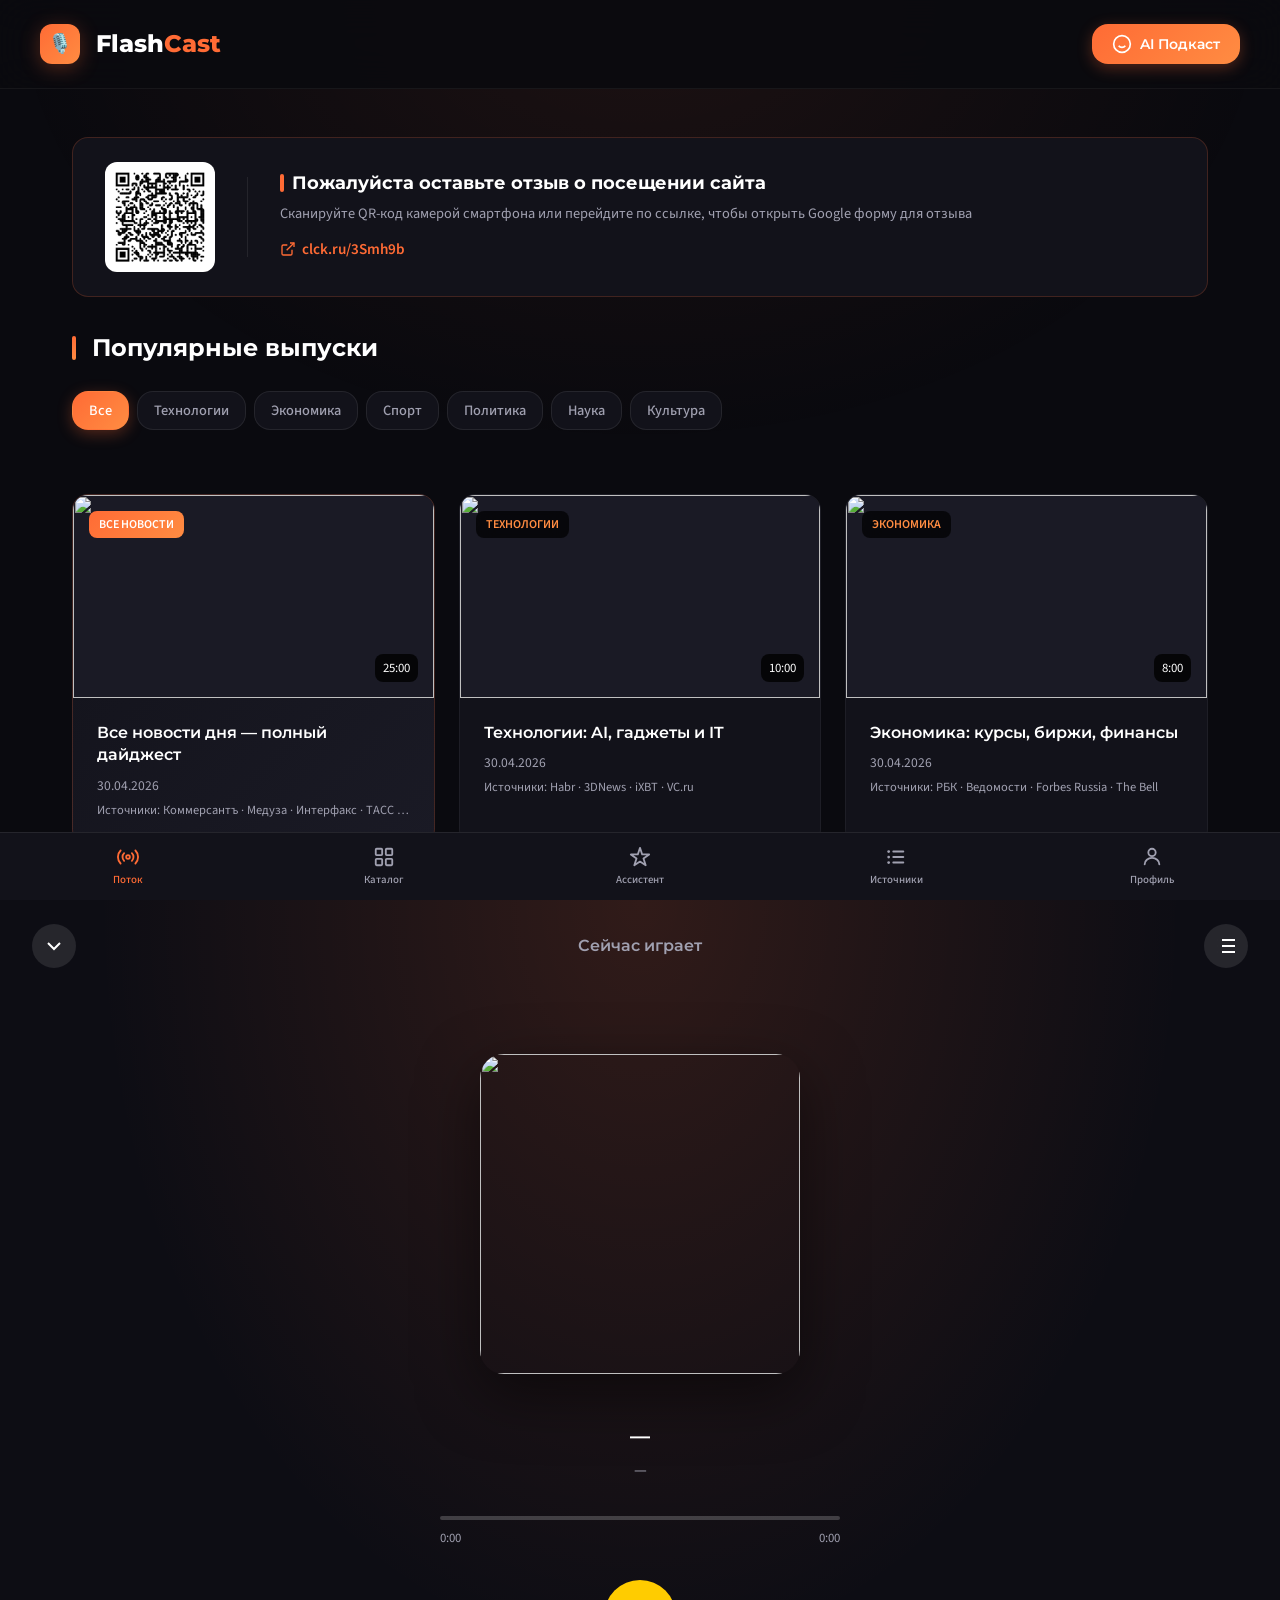
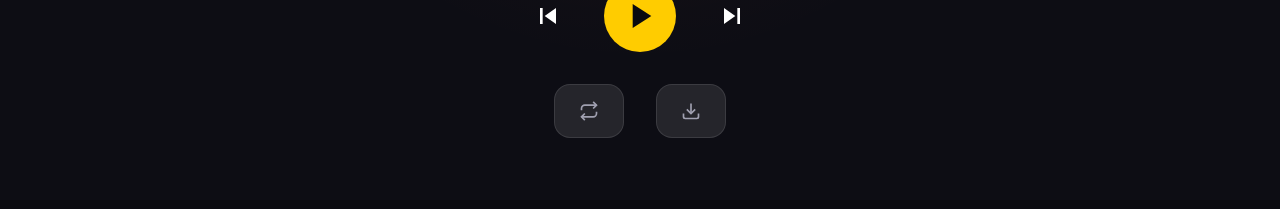
==== index.html @ 59be8418 "feat(ui): PR #6 — bottom navigation skeleton (5 screens, SPA architecture)" ====
<!DOCTYPE html>
<html lang="ru">
<head>
    <meta charset="UTF-8">
    <meta name="viewport" content="width=device-width, initial-scale=1.0, maximum-scale=1.0, user-scalable=no">
    <title>FlashCast — AI Подкасты</title>
    <link rel="preconnect" href="https://fonts.googleapis.com">
    <link rel="preconnect" href="https://fonts.gstatic.com" crossorigin>
    <link href="https://fonts.googleapis.com/css2?family=Montserrat:wght@500;600;700;800&family=Source+Sans+3:wght@400;500;600&display=swap" rel="stylesheet">
    <link rel="stylesheet" href="styles.css">
</head>
<body>
    <header class="header"><div class="header__container"><a href="#" class="logo"><div class="logo__icon">🎙️</div><div class="logo__text">Flash<span>Cast</span></div></a><!-- TODO PR #10: review this button when Ассистент screen gets full AI upgrade --><button class="header__ai-btn" id="openAiChat"><svg width="20" height="20" viewBox="0 0 24 24" fill="none" stroke="currentColor" stroke-width="2"><circle cx="12" cy="12" r="10"/><path d="M8 14s1.5 2 4 2 4-2 4-2"/><line x1="9" y1="9" x2="9.01" y2="9"/><line x1="15" y1="9" x2="15.01" y2="9"/></svg><span>AI Подкаст</span></button></div></header>

    <main class="main">

        <!-- ===== ПОТОК ===== -->
        <section data-screen="flow" class="screen">
            <div class="qr-banner">
                <div class="qr-banner__qr"><img src="qr.png" alt="QR-код FlashCast"></div>
                <div class="qr-banner__divider"></div>
                <div class="qr-banner__text">
                    <div class="qr-banner__title">Пожалуйста оставьте отзыв о посещении сайта</div>
                    <div class="qr-banner__desc">Сканируйте QR-код камерой смартфона или перейдите по ссылке, чтобы открыть Google форму для отзыва</div>
                    <a href="https://clck.ru/3Smh9b" target="_blank" class="qr-banner__link"><svg width="16" height="16" viewBox="0 0 24 24" fill="none" stroke="currentColor" stroke-width="2"><path d="M18 13v6a2 2 0 0 1-2 2H5a2 2 0 0 1-2-2V8a2 2 0 0 1 2-2h6"/><polyline points="15 3 21 3 21 9"/><line x1="10" y1="14" x2="21" y2="3"/></svg>clck.ru/3Smh9b</a>
                </div>
            </div>
            <h2 class="section__title">Популярные выпуски</h2>
            <div class="filters" id="filters"><button class="filter-btn active" data-category="all">Все</button><button class="filter-btn" data-category="Технологии">Технологии</button><button class="filter-btn" data-category="Экономика">Экономика</button><button class="filter-btn" data-category="Спорт">Спорт</button><button class="filter-btn" data-category="Политика">Политика</button><button class="filter-btn" data-category="Наука">Наука</button><button class="filter-btn" data-category="Культура">Культура</button></div>
            <div class="podcasts-counter" id="podcastsCounter"></div>
            <div class="podcasts-grid" id="podcastsGrid"></div>
            <div class="no-results" id="noResults"><div>📭</div><p>Нет подкастов</p></div>
        </section>
        <!-- ===== /ПОТОК ===== -->

        <!-- ===== КАТАЛОГ ===== -->
        <section data-screen="catalog" class="screen">
            <h2 class="section__title">Каталог</h2>
            <div class="screen-placeholder">
                <div class="screen-placeholder__icon"><svg width="52" height="52" viewBox="0 0 24 24" fill="none" stroke="currentColor" stroke-width="1.5" stroke-linecap="round"><rect x="3" y="3" width="7" height="7" rx="1"/><rect x="14" y="3" width="7" height="7" rx="1"/><rect x="3" y="14" width="7" height="7" rx="1"/><rect x="14" y="14" width="7" height="7" rx="1"/></svg></div>
                <p class="screen-placeholder__text">Здесь будет поиск и фильтрация по типу контента. Появится в следующем обновлении.</p>
            </div>
        </section>
        <!-- ===== /КАТАЛОГ ===== -->

        <!-- ===== АССИСТЕНТ ===== -->
        <section data-screen="assistant" class="screen">
            <h2 class="section__title">Ассистент</h2>
            <div class="screen-placeholder">
                <div class="screen-placeholder__icon"><svg width="52" height="52" viewBox="0 0 24 24" fill="none" stroke="currentColor" stroke-width="1.5" stroke-linecap="round" stroke-linejoin="round"><path d="M12 2l2.4 7.2H22l-6.2 4.5 2.4 7.3L12 17l-6.2 4L8.2 13.7 2 9.2h7.6z"/></svg></div>
                <p class="screen-placeholder__text">Полноценный AI-ассистент скоро появится. Пока работает простая версия — поиск по ключевым словам в подкастах.</p>
                <!-- TODO PR #10: replace with full Claude API assistant; review double entry-point with header button -->
                <button class="assistant-open-btn" id="openChatFromAssistant">Открыть простой поиск</button>
            </div>
        </section>
        <!-- ===== /АССИСТЕНТ ===== -->

        <!-- ===== ИСТОЧНИКИ ===== -->
        <section data-screen="sources" class="screen">
            <section class="sources-section" id="sourcesSection">
                <h2 class="section__title">Источники</h2>
                <p class="sources-section__subtitle">Выбирай СМИ, которым доверяешь. Подкасты, у которых все источники отключены, скрываются.</p>
                <div class="sources-section__topbar">
                    <button class="sources-enable-all" id="sourcesEnableAll">Включить все</button>
                    <a href="about-sources.html" class="sources-about-link">Подробнее об источниках →</a>
                </div>
                <div class="sources-groups" id="sourcesGroups"></div>
            </section>
        </section>
        <!-- ===== /ИСТОЧНИКИ ===== -->

        <!-- ===== ПРОФИЛЬ ===== -->
        <section data-screen="profile" class="screen">
            <h2 class="section__title">Профиль</h2>
            <div class="screen-placeholder">
                <div class="screen-placeholder__icon"><svg width="52" height="52" viewBox="0 0 24 24" fill="none" stroke="currentColor" stroke-width="1.5" stroke-linecap="round"><circle cx="12" cy="7" r="4"/><path d="M4 20c0-4 3.6-7 8-7s8 3 8 7"/></svg></div>
                <p class="screen-placeholder__text">Здесь будет твой профиль и статистика. Скоро добавим возможность сохранять прогресс.</p>
            </div>
        </section>
        <!-- ===== /ПРОФИЛЬ ===== -->

        <!-- ===== FOOTER (вне screen'ов, виден на всех экранах) ===== -->
        <footer class="site-footer">
            <div class="site-footer__container">
                <span class="site-footer__copy">© 2026 FlashCast</span>
                <div class="site-footer__links">
                    <a href="about-sources.html" class="site-footer__link">О наших источниках</a>
                    <span class="site-footer__sep">·</span>
                    <a href="https://clck.ru/3Smh9b" target="_blank" rel="noopener" class="site-footer__link">Обратная связь</a>
                </div>
            </div>
        </footer>
        <!-- ===== /FOOTER ===== -->
    </main>

    <!-- ===== НИЖНЯЯ НАВИГАЦИЯ ===== -->
    <nav class="bottom-nav" id="bottomNav">
        <button class="bottom-nav__btn" data-screen="flow">
            <svg class="bottom-nav__icon" viewBox="0 0 24 24" fill="none" stroke="currentColor" stroke-width="2" stroke-linecap="round"><circle cx="12" cy="12" r="2"/><path d="M16.24 7.76a6 6 0 0 1 0 8.49"/><path d="M7.76 7.76a6 6 0 0 0 0 8.49"/><path d="M20.07 4.93a10 10 0 0 1 0 14.14"/><path d="M3.93 4.93a10 10 0 0 0 0 14.14"/></svg>
            <span>Поток</span>
        </button>
        <button class="bottom-nav__btn" data-screen="catalog">
            <svg class="bottom-nav__icon" viewBox="0 0 24 24" fill="none" stroke="currentColor" stroke-width="2" stroke-linecap="round"><rect x="3" y="3" width="7" height="7" rx="1"/><rect x="14" y="3" width="7" height="7" rx="1"/><rect x="3" y="14" width="7" height="7" rx="1"/><rect x="14" y="14" width="7" height="7" rx="1"/></svg>
            <span>Каталог</span>
        </button>
        <button class="bottom-nav__btn" data-screen="assistant">
            <svg class="bottom-nav__icon" viewBox="0 0 24 24" fill="none" stroke="currentColor" stroke-width="2" stroke-linecap="round" stroke-linejoin="round"><path d="M12 2l2.4 7.2H22l-6.2 4.5 2.4 7.3L12 17l-6.2 4L8.2 13.7 2 9.2h7.6z"/></svg>
            <span>Ассистент</span>
        </button>
        <button class="bottom-nav__btn" data-screen="sources">
            <svg class="bottom-nav__icon" viewBox="0 0 24 24" fill="none" stroke="currentColor" stroke-width="2" stroke-linecap="round"><line x1="9" y1="6" x2="20" y2="6"/><line x1="9" y1="12" x2="20" y2="12"/><line x1="9" y1="18" x2="20" y2="18"/><circle cx="4" cy="6" r="1.5" fill="currentColor" stroke="none"/><circle cx="4" cy="12" r="1.5" fill="currentColor" stroke="none"/><circle cx="4" cy="18" r="1.5" fill="currentColor" stroke="none"/></svg>
            <span>Источники</span>
        </button>
        <button class="bottom-nav__btn" data-screen="profile">
            <svg class="bottom-nav__icon" viewBox="0 0 24 24" fill="none" stroke="currentColor" stroke-width="2" stroke-linecap="round"><circle cx="12" cy="7" r="4"/><path d="M4 20c0-4 3.6-7 8-7s8 3 8 7"/></svg>
            <span>Профиль</span>
        </button>
    </nav>
    <!-- ===== /НИЖНЯЯ НАВИГАЦИЯ ===== -->

    <div class="ai-chat" id="aiChat"><div class="ai-chat__header"><div class="ai-chat__header-title"><svg width="20" height="20" viewBox="0 0 24 24" fill="currentColor"><path d="M12 2C6.48 2 2 6.48 2 12s4.48 10 10 10 10-4.48 10-10S17.52 2 12 2zm-1 17.93c-3.95-.49-7-3.85-7-7.93 0-.62.08-1.21.21-1.79L9 15v1c0 1.1.9 2 2 2v1.93zm6.9-2.54c-.26-.81-1-1.39-1.9-1.39h-1v-3c0-.55-.45-1-1-1H8v-2h2c.55 0 1-.45 1-1V7h2c1.1 0 2-.9 2-2v-.41c2.93 1.19 5 4.06 5 7.41 0 2.08-.8 3.97-2.1 5.39z"/></svg>AI Ассистент</div><button class="ai-chat__close" id="closeAiChat"><svg width="18" height="18" viewBox="0 0 24 24" fill="none" stroke="currentColor" stroke-width="2"><line x1="18" y1="6" x2="6" y2="18"/><line x1="6" y1="6" x2="18" y2="18"/></svg></button></div><div class="ai-chat__messages" id="chatMessages"><div class="ai-chat__message ai-chat__message--bot">Привет! 👋 Напиши тему — найду подкаст. Примеры: космос, футбол, кино, деньги, apple</div></div><div class="ai-chat__input-area"><input type="text" class="ai-chat__input" id="chatInput" placeholder="Тема..." autocomplete="off"><button class="ai-chat__send" id="chatSend"><svg width="20" height="20" viewBox="0 0 24 24" fill="none" stroke="currentColor" stroke-width="2"><line x1="22" y1="2" x2="11" y2="13"/><polygon points="22 2 15 22 11 13 2 9 22 2"/></svg></button></div></div>
    <div class="mini-player" id="miniPlayer"><div class="mini-player__progress"><div class="mini-player__progress-fill" id="miniProgressFill"></div></div><div class="mini-player__container"><div class="mini-player__track"><img src="" alt="" class="mini-player__cover" id="miniPlayerCover"><div class="mini-player__info"><div class="mini-player__title" id="miniPlayerTitle">—</div><div class="mini-player__category" id="miniPlayerCategory">—</div></div></div><button class="mini-player__btn mini-player__btn--main" id="miniPlayPause" onclick="event.stopPropagation()"><svg width="20" height="20" viewBox="0 0 24 24" fill="currentColor" class="icon-play"><polygon points="5,3 19,12 5,21"/></svg><svg width="20" height="20" viewBox="0 0 24 24" fill="currentColor" class="icon-pause" style="display:none"><rect x="6" y="4" width="4" height="16"/><rect x="14" y="4" width="4" height="16"/></svg></button></div></div>
    <div class="fullscreen-player" id="fullscreenPlayer"><div class="player-bg"></div><div class="player-header"><button class="player-header__btn" id="closePlayer"><svg width="24" height="24" viewBox="0 0 24 24" fill="none" stroke="currentColor" stroke-width="2"><path d="M6 9l6 6 6-6"/></svg></button><span class="player-header__title">Сейчас играет</span><button class="player-header__btn"><svg width="24" height="24" viewBox="0 0 24 24" fill="none" stroke="currentColor" stroke-width="2"><path d="M8 6h13M8 12h13M8 18h13M3 6h.01M3 12h.01M3 18h.01"/></svg></button></div><div class="player-content"><div class="player-cover"><img src="" alt="" class="player-cover__image" id="playerCoverImage"></div><div class="player-track-info"><h2 class="player-track-info__title" id="playerTrackTitle">—</h2><p class="player-track-info__category" id="playerTrackCategory">—</p></div><div class="player-progress"><div class="player-progress__bar" id="playerProgressBar"><div class="player-progress__fill" id="playerProgressFill"></div></div><div class="player-progress__time"><span id="playerCurrentTime">0:00</span><span id="playerTotalTime">0:00</span></div></div><div class="player-controls"><button class="player-controls__btn" id="btnPrev"><svg width="32" height="32" viewBox="0 0 24 24" fill="currentColor"><path d="M6 6h2v12H6zm3.5 6 8.5 6V6z"/></svg></button><button class="player-controls__btn player-controls__btn--main" id="btnMainPlayPause"><svg width="32" height="32" viewBox="0 0 24 24" fill="currentColor" class="icon-play"><polygon points="5,3 19,12 5,21"/></svg><svg width="32" height="32" viewBox="0 0 24 24" fill="currentColor" class="icon-pause" style="display:none"><rect x="6" y="4" width="4" height="16"/><rect x="14" y="4" width="4" height="16"/></svg></button><button class="player-controls__btn" id="btnNext"><svg width="32" height="32" viewBox="0 0 24 24" fill="currentColor"><path d="M6 18l8.5-6L6 6v12zM16 6v12h2V6h-2z"/></svg></button></div><div class="player-actions"><button class="player-actions__btn" id="btnRepeat"><svg width="20" height="20" viewBox="0 0 24 24" fill="none" stroke="currentColor" stroke-width="2"><path d="M17 1l4 4-4 4"/><path d="M3 11V9a4 4 0 0 1 4-4h14"/><path d="M7 23l-4-4 4-4"/><path d="M21 13v2a4 4 0 0 1-4 4H3"/></svg></button><button class="player-actions__btn" id="btnDownload"><svg width="20" height="20" viewBox="0 0 24 24" fill="none" stroke="currentColor" stroke-width="2"><path d="M21 15v4a2 2 0 0 1-2 2H5a2 2 0 0 1-2-2v-4"/><polyline points="7 10 12 15 17 10"/><line x1="12" y1="15" x2="12" y2="3"/></svg></button></div></div></div>
    <audio id="audioElement"></audio>
    <script>
let podcastsData=[
{id:0,title:"Все новости дня — полный дайджест",category:"Все новости",date:"Сегодня",duration:"25:00",image:"https://images.unsplash.com/photo-1504711434969-e33886168f5c?w=400&h=300&fit=crop",audio:"data/podcast_all.mp3",featured:true,keywords:["новости","дайджест","все","главное","сегодня","день","обзор"]},
{id:1,title:"Технологии: AI, гаджеты и IT",category:"Технологии",date:"Сегодня",duration:"10:00",image:"https://images.unsplash.com/photo-1518770660439-4636190af475?w=400&h=300&fit=crop",audio:"data/podcast_tech.mp3",keywords:["технологии","tech","it","гаджеты","apple","google","ai","искусственный интеллект","программирование","код","смартфон","компьютер","робот"]},
{id:2,title:"Экономика: курсы, биржи, финансы",category:"Экономика",date:"Сегодня",duration:"8:00",image:"https://images.unsplash.com/photo-1611974789855-9c2a0a7236a3?w=400&h=300&fit=crop",audio:"data/podcast_economy.mp3",keywords:["экономика","финансы","деньги","курс","валюта","доллар","евро","рубль","биржа","акции","инвестиции","бизнес","банк","кризис"]},
{id:3,title:"Спорт: матчи, результаты, трансферы",category:"Спорт",date:"Сегодня",duration:"12:00",image:"https://images.unsplash.com/photo-1579952363873-27f3bade9f55?w=400&h=300&fit=crop",audio:"data/podcast_sport.mp3",keywords:["спорт","футбол","хоккей","баскетбол","теннис","матч","чемпионат","олимпиада","гол","команда","игрок","трансфер","лига"]},
{id:4,title:"Политика: события и заявления",category:"Политика",date:"Сегодня",duration:"9:00",image:"https://images.unsplash.com/photo-1529107386315-e1a2ed48a620?w=400&h=300&fit=crop",audio:"data/podcast_politics.mp3",keywords:["политика","выборы","президент","правительство","закон","реформа","депутат","министр","санкции","мир","война"]},
{id:5,title:"Наука: открытия и исследования",category:"Наука",date:"Сегодня",duration:"11:00",image:"https://images.unsplash.com/photo-1507413245164-6160d8298b31?w=400&h=300&fit=crop",audio:"data/podcast_science.mp3",keywords:["наука","космос","физика","биология","открытие","исследование","ученые","nasa","марс","ракета","медицина","днк","атом"]},
{id:6,title:"Культура: кино, музыка, искусство",category:"Культура",date:"Сегодня",duration:"10:00",image:"https://images.unsplash.com/photo-1499364615650-ec38552f4f34?w=400&h=300&fit=crop",audio:"data/podcast_culture.mp3",keywords:["культура","кино","фильм","музыка","театр","выставка","искусство","концерт","премьера","актер","режиссер","оскар","книга"]}
];
const dom={podcastsGrid:document.getElementById('podcastsGrid'),noResults:document.getElementById('noResults'),filters:document.getElementById('filters'),miniPlayer:document.getElementById('miniPlayer'),miniPlayerCover:document.getElementById('miniPlayerCover'),miniPlayerTitle:document.getElementById('miniPlayerTitle'),miniPlayerCategory:document.getElementById('miniPlayerCategory'),miniPlayPause:document.getElementById('miniPlayPause'),miniProgressFill:document.getElementById('miniProgressFill'),fullscreenPlayer:document.getElementById('fullscreenPlayer'),closePlayer:document.getElementById('closePlayer'),playerCoverImage:document.getElementById('playerCoverImage'),playerTrackTitle:document.getElementById('playerTrackTitle'),playerTrackCategory:document.getElementById('playerTrackCategory'),playerProgressBar:document.getElementById('playerProgressBar'),playerProgressFill:document.getElementById('playerProgressFill'),playerCurrentTime:document.getElementById('playerCurrentTime'),playerTotalTime:document.getElementById('playerTotalTime'),btnPrev:document.getElementById('btnPrev'),btnNext:document.getElementById('btnNext'),btnMainPlayPause:document.getElementById('btnMainPlayPause'),btnRepeat:document.getElementById('btnRepeat'),btnDownload:document.getElementById('btnDownload'),audio:document.getElementById('audioElement'),aiChat:document.getElementById('aiChat'),openAiChat:document.getElementById('openAiChat'),closeAiChat:document.getElementById('closeAiChat'),chatMessages:document.getElementById('chatMessages'),chatInput:document.getElementById('chatInput'),chatSend:document.getElementById('chatSend')};
let state={currentPodcast:null,currentIndex:-1,isPlaying:false,isRepeat:false,volume:0.8};
function formatTime(s){if(isNaN(s))return'0:00';return Math.floor(s/60)+':'+String(Math.floor(s%60)).padStart(2,'0');}
function createCard(p){return'<article class="podcast-card '+(p.featured?'podcast-card--featured':'')+'" data-id="'+p.id+'"><div class="podcast-card__cover"><img src="'+p.image+'" alt="" class="podcast-card__image" loading="lazy" onerror="this.style.background=\'#1a1a25\'"><span class="podcast-card__tag">'+p.category+'</span><span class="podcast-card__duration">'+p.duration+'</span><div class="podcast-card__play"><svg width="24" height="24" viewBox="0 0 24 24" fill="white"><polygon points="5,3 19,12 5,21"/></svg></div></div><div class="podcast-card__info"><h3 class="podcast-card__title">'+p.title+'</h3><div class="podcast-card__meta"><span>'+p.date+'</span></div>'+(p.sources&&p.sources.length?'<span class="podcast-card__sources">Источники: '+p.sources.join(' · ')+'</span>':'')+'</div></article>';}
function render(list){if(!list.length){dom.podcastsGrid.innerHTML='';dom.noResults.classList.add('visible');return;}dom.noResults.classList.remove('visible');dom.podcastsGrid.innerHTML=list.map(createCard).join('');document.querySelectorAll('.podcast-card').forEach(c=>c.addEventListener('click',()=>{const p=podcastsData.find(x=>x.id===+c.dataset.id);if(p){play(p);openFull();}}));}
const DISABLED_KEY='flashcast_disabled_sources';
function getDisabled(){try{return new Set(JSON.parse(localStorage.getItem(DISABLED_KEY)||'[]'));}catch{return new Set();}}
function saveDisabled(set){localStorage.setItem(DISABLED_KEY,JSON.stringify([...set]));}
function isCardVisible(card){if(!card.sources||!card.sources.length)return true;const d=getDisabled();return card.sources.some(s=>!d.has(s));}
function updateCounter(shown,total){const el=document.getElementById('podcastsCounter');if(!el)return;el.textContent=shown<total?'Показано '+shown+' из '+total:'';}
function rerenderCurrent(){const btn=document.querySelector('.filter-btn.active');const cat=btn?btn.dataset.category:'all';const base=cat==='all'?podcastsData:podcastsData.filter(p=>p.category===cat);const visible=base.filter(isCardVisible);render(visible);updateCounter(visible.length,base.length);}
function filter(cat){document.querySelectorAll('.filter-btn').forEach(b=>b.classList.toggle('active',b.dataset.category===cat));const base=cat==='all'?podcastsData:podcastsData.filter(p=>p.category===cat);const visible=base.filter(isCardVisible);render(visible);updateCounter(visible.length,base.length);}
function renderSources(data){const d=getDisabled();const container=document.getElementById('sourcesGroups');if(!container)return;let html='';for(const[cat,srcs]of Object.entries(data.categories)){html+='<div class="sources-group"><div class="sources-group__title">'+cat+'</div><div class="sources-group__list">';for(const s of srcs){const chk=d.has(s)?'':'checked';html+='<div class="source-row"><span class="source-row__name">'+s+'</span><label class="source-toggle"><input type="checkbox" '+chk+' data-source="'+s+'" onchange="onToggleSource(this)"><span class="source-toggle__slider"></span></label></div>';}html+='</div></div>';}container.innerHTML=html;}
function onToggleSource(inp){const s=inp.dataset.source;const d=getDisabled();inp.checked?d.delete(s):d.add(s);saveDisabled(d);document.querySelectorAll('input[data-source="'+s+'"]').forEach(el=>{if(el!==inp)el.checked=inp.checked;});rerenderCurrent();}
function play(p){state.currentPodcast=p;state.currentIndex=podcastsData.findIndex(x=>x.id===p.id);dom.miniPlayerCover.src=p.image;dom.miniPlayerTitle.textContent=p.title;dom.miniPlayerCategory.textContent=p.category;dom.playerCoverImage.src=p.image;dom.playerTrackTitle.textContent=p.title;dom.playerTrackCategory.textContent=p.category;dom.audio.src=p.audio;dom.audio.play().catch(()=>{});state.isPlaying=true;updateBtns();dom.miniPlayer.classList.add('active');}
function toggle(){if(!state.currentPodcast)return;state.isPlaying?dom.audio.pause():dom.audio.play();state.isPlaying=!state.isPlaying;updateBtns();}
function updateBtns(){document.querySelectorAll('.icon-play').forEach(i=>i.style.display=state.isPlaying?'none':'block');document.querySelectorAll('.icon-pause').forEach(i=>i.style.display=state.isPlaying?'block':'none');}
function next(){if(state.currentIndex<podcastsData.length-1)play(podcastsData[state.currentIndex+1]);else if(state.isRepeat)play(podcastsData[0]);}
function prev(){if(dom.audio.currentTime>3)dom.audio.currentTime=0;else if(state.currentIndex>0)play(podcastsData[state.currentIndex-1]);}
function openFull(){dom.fullscreenPlayer.classList.add('active');document.body.classList.add('player-open');}
function closeFull(){dom.fullscreenPlayer.classList.remove('active');document.body.classList.remove('player-open');}
function openChat(){dom.aiChat.classList.add('active');dom.chatInput.focus();}
function closeChat(){dom.aiChat.classList.remove('active');}
function addMsg(t,type){const m=document.createElement('div');m.className='ai-chat__message ai-chat__message--'+type;m.innerHTML=t;dom.chatMessages.appendChild(m);dom.chatMessages.scrollTop=dom.chatMessages.scrollHeight;}
function addResult(p){const m=document.createElement('div');m.className='ai-chat__message ai-chat__message--result';m.innerHTML='<div class="ai-chat__result-title">🎧 '+p.title+'</div><div class="ai-chat__result-meta">'+p.category+' • '+p.duration+'</div>';m.onclick=()=>{play(p);openFull();closeChat();};dom.chatMessages.appendChild(m);dom.chatMessages.scrollTop=dom.chatMessages.scrollHeight;}
function search(q){q=q.toLowerCase().trim();if(!q)return[];return podcastsData.filter(p=>{const t=p.title.toLowerCase().includes(q);const c=p.category.toLowerCase().includes(q);const k=p.keywords&&p.keywords.some(w=>w.includes(q)||q.includes(w));return t||c||k;});}
function speak(t){if('speechSynthesis'in window){speechSynthesis.cancel();const u=new SpeechSynthesisUtterance(t);u.lang='ru-RU';speechSynthesis.speak(u);}}
function submitChat(){const q=dom.chatInput.value.trim();if(!q)return;addMsg(q,'user');dom.chatInput.value='';setTimeout(()=>{const r=search(q);if(r.length){addMsg('Нашёл '+r.length+' подкаст(ов):','bot');r.forEach(addResult);speak('Нашёл '+r.length+' подкастов');}else{addMsg('Не нашёл по "'+q+'". Попробуй: космос, футбол, кино, деньги, apple','bot');speak('Не нашёл');}},300);}
dom.filters.onclick=e=>{if(e.target.classList.contains('filter-btn'))filter(e.target.dataset.category);};
dom.miniPlayer.onclick=openFull;dom.miniPlayPause.onclick=e=>{e.stopPropagation();toggle();};
dom.closePlayer.onclick=closeFull;dom.btnMainPlayPause.onclick=toggle;dom.btnPrev.onclick=prev;dom.btnNext.onclick=next;
dom.btnRepeat.onclick=()=>{state.isRepeat=!state.isRepeat;dom.btnRepeat.classList.toggle('active',state.isRepeat);};
dom.btnDownload.onclick=()=>{if(state.currentPodcast){const a=document.createElement('a');a.href=state.currentPodcast.audio;a.download=state.currentPodcast.title+'.mp3';a.click();}};
dom.audio.ontimeupdate=()=>{const p=(dom.audio.currentTime/dom.audio.duration)*100||0;dom.playerProgressFill.style.width=p+'%';dom.miniProgressFill.style.width=p+'%';dom.playerCurrentTime.textContent=formatTime(dom.audio.currentTime);};
dom.audio.onloadedmetadata=()=>{dom.playerTotalTime.textContent=formatTime(dom.audio.duration);};
dom.playerProgressBar.onclick=e=>{const r=dom.playerProgressBar.getBoundingClientRect();dom.audio.currentTime=((e.clientX-r.left)/r.width)*dom.audio.duration;};
dom.audio.onended=()=>{if(state.isRepeat){dom.audio.currentTime=0;dom.audio.play();}else next();};
dom.openAiChat.onclick=openChat;dom.closeAiChat.onclick=closeChat;dom.chatSend.onclick=submitChat;
dom.chatInput.onkeypress=e=>{if(e.key==='Enter')submitChat();};
document.onkeydown=e=>{if(e.key==='Escape'){if(dom.aiChat.classList.contains('active'))closeChat();else if(dom.fullscreenPlayer.classList.contains('active'))closeFull();}};
dom.audio.volume=state.volume;
document.getElementById('sourcesEnableAll').onclick=()=>{saveDisabled(new Set());document.querySelectorAll('.source-toggle input').forEach(el=>{el.checked=true;});rerenderCurrent();};
// TODO PR #10: replace with full Claude API assistant; review double entry-point with header button
document.getElementById('openChatFromAssistant').onclick=openChat;
function switchScreen(name){document.querySelectorAll('section[data-screen]').forEach(s=>s.classList.toggle('screen--active',s.dataset.screen===name));document.querySelectorAll('.bottom-nav__btn').forEach(b=>b.classList.toggle('active',b.dataset.screen===name));localStorage.setItem('flashcast_current_screen',name);window.scrollTo({top:0,behavior:'instant'});}
document.getElementById('bottomNav').querySelectorAll('.bottom-nav__btn').forEach(btn=>btn.onclick=()=>switchScreen(btn.dataset.screen));
switchScreen(localStorage.getItem('flashcast_current_screen')||'flow');
fetch('data/podcasts.json')
  .then(r=>{if(!r.ok)throw new Error(r.status);return r.json();})
  .then(data=>{if(Array.isArray(data)&&data.length)podcastsData=data;rerenderCurrent();})
  .catch(()=>{
    const notice=document.createElement('p');
    notice.style.cssText='color:var(--text-secondary);font-size:0.85rem;margin-bottom:var(--spacing-md);';
    notice.textContent='⚠️ Не удалось загрузить подкасты — показаны сохранённые данные';
    dom.podcastsGrid.before(notice);
    rerenderCurrent();
  });
fetch('data/sources.json')
  .then(r=>r.json())
  .then(data=>renderSources(data))
  .catch(()=>{});
    </script>
    <!-- Yandex.Metrika counter -->
<script type="text/javascript">
    (function(m,e,t,r,i,k,a){m[i]=m[i]||function(){(m[i].a=m[i].a||[]).push(arguments)};m[i].l=1*new Date();for(var j=0;j<document.scripts.length;j++){if(document.scripts[j].src===r){return;}}k=e.createElement(t),a=e.getElementsByTagName(t)[0],k.async=1,k.src=r,a.parentNode.insertBefore(k,a)})(window,document,'script','https://mc.yandex.ru/metrika/tag.js?id=108251892','ym');
    ym(108251892,'init',{ssr:true,webvisor:true,clickmap:true,ecommerce:"dataLayer",referrer:document.referrer,url:location.href,accurateTrackBounce:true,trackLinks:true});
</script>
<noscript><div><img src="https://mc.yandex.ru/watch/108251892" style="position:absolute; left:-9999px;" alt=""></div></noscript>
<!-- /Yandex.Metrika counter -->
</body>
</html>
---- styles.css ----
:root{--bg-primary:#0a0a0f;--bg-secondary:#12121a;--bg-tertiary:#1a1a25;--bg-player:#0d0d14;--accent-primary:#ff6b35;--accent-secondary:#ff8c42;--accent-yellow:#ffcc00;--accent-glow:rgba(255,107,53,0.3);--text-primary:#fff;--text-secondary:#a0a0b0;--text-muted:#606070;--spacing-xs:0.5rem;--spacing-sm:1rem;--spacing-md:1.5rem;--spacing-lg:2rem;--spacing-xl:3rem;--radius-sm:8px;--radius-md:12px;--radius-lg:16px;--radius-xl:24px;--radius-full:50%;--transition-fast:0.2s ease;--transition-normal:0.3s ease}
*{margin:0;padding:0;box-sizing:border-box}html{scroll-behavior:smooth}body{font-family:'Source Sans 3',sans-serif;background:var(--bg-primary);color:var(--text-primary);min-height:100vh;line-height:1.6;overflow-x:hidden;padding-bottom:68px}body.player-open{overflow:hidden}body::before{content:'';position:fixed;top:0;left:0;right:0;height:50vh;background:radial-gradient(ellipse at top,rgba(255,107,53,0.08) 0%,transparent 70%);pointer-events:none;z-index:0}
.header{position:sticky;top:0;z-index:100;background:rgba(10,10,15,0.9);backdrop-filter:blur(20px);border-bottom:1px solid rgba(255,255,255,0.05);padding:var(--spacing-md) var(--spacing-lg)}.header__container{max-width:1200px;margin:0 auto;display:flex;align-items:center;justify-content:space-between}.logo{display:flex;align-items:center;gap:var(--spacing-sm);text-decoration:none;color:var(--text-primary)}.logo__icon{width:40px;height:40px;background:linear-gradient(135deg,var(--accent-primary),var(--accent-secondary));border-radius:var(--radius-md);display:flex;align-items:center;justify-content:center;font-size:1.2rem;box-shadow:0 4px 20px var(--accent-glow)}.logo__text{font-family:'Montserrat',sans-serif;font-weight:800;font-size:1.5rem}.logo__text span{color:var(--accent-primary)}.header__ai-btn{display:flex;align-items:center;gap:var(--spacing-xs);padding:10px 20px;background:linear-gradient(135deg,var(--accent-primary),var(--accent-secondary));border:none;border-radius:var(--radius-lg);color:#fff;font-family:'Montserrat',sans-serif;font-weight:600;font-size:0.9rem;cursor:pointer;transition:var(--transition-normal);box-shadow:0 4px 15px var(--accent-glow)}.header__ai-btn:hover{transform:translateY(-2px)}
.qr-banner{background:var(--bg-secondary);border:1px solid rgba(255,107,53,0.2);border-radius:var(--radius-lg);padding:1.5rem 2rem;margin-bottom:var(--spacing-lg);display:flex;align-items:center;gap:2rem}.qr-banner__qr{flex-shrink:0;background:#fff;border-radius:var(--radius-md);padding:8px;width:110px;height:110px}.qr-banner__qr img{width:100%;height:100%;display:block;object-fit:contain}.qr-banner__divider{width:1px;height:80px;background:rgba(255,255,255,0.08);flex-shrink:0}.qr-banner__text{flex:1}.qr-banner__title{font-family:'Montserrat',sans-serif;font-weight:700;font-size:1.1rem;margin-bottom:0.4rem;display:flex;align-items:center;gap:0.5rem}.qr-banner__title::before{content:'';display:inline-block;width:4px;height:18px;background:var(--accent-primary);border-radius:2px;flex-shrink:0}.qr-banner__desc{color:var(--text-secondary);font-size:0.9rem;margin-bottom:0.75rem;line-height:1.5}.qr-banner__link{display:inline-flex;align-items:center;gap:6px;color:var(--accent-primary);font-weight:600;font-size:0.95rem;text-decoration:none;transition:var(--transition-fast)}.qr-banner__link:hover{color:var(--accent-secondary);text-decoration:underline}.qr-banner__link svg{flex-shrink:0}
@media(max-width:600px){.qr-banner{flex-wrap:wrap;gap:1rem;padding:1.25rem}.qr-banner__divider{display:none}.qr-banner__qr{width:90px;height:90px}}
.main{max-width:1200px;margin:0 auto;padding:var(--spacing-xl) var(--spacing-lg);position:relative;z-index:1}.section__title{font-family:'Montserrat',sans-serif;font-weight:700;font-size:1.5rem;margin-bottom:var(--spacing-md);display:flex;align-items:center;gap:var(--spacing-sm)}.section__title::before{content:'';width:4px;height:24px;background:linear-gradient(to bottom,var(--accent-primary),var(--accent-secondary));border-radius:2px}
.filters{display:flex;gap:var(--spacing-xs);margin-bottom:var(--spacing-lg);flex-wrap:wrap}.filter-btn{padding:8px 16px;background:var(--bg-secondary);border:1px solid rgba(255,255,255,0.08);border-radius:var(--radius-lg);color:var(--text-secondary);font-family:'Source Sans 3',sans-serif;font-size:0.9rem;font-weight:500;cursor:pointer;transition:var(--transition-normal);white-space:nowrap}.filter-btn:hover{border-color:var(--accent-primary);color:var(--text-primary)}.filter-btn.active{background:linear-gradient(135deg,var(--accent-primary),var(--accent-secondary));border-color:transparent;color:#fff;box-shadow:0 4px 15px var(--accent-glow)}
.podcasts-grid{display:grid;grid-template-columns:repeat(auto-fill,minmax(280px,1fr));gap:var(--spacing-md)}.podcast-card{background:var(--bg-secondary);border-radius:var(--radius-lg);overflow:hidden;cursor:pointer;transition:var(--transition-normal);border:1px solid rgba(255,255,255,0.05);animation:fadeInUp 0.5s ease forwards;opacity:0}.podcast-card:nth-child(1){animation-delay:0.05s}.podcast-card:nth-child(2){animation-delay:0.1s}.podcast-card:nth-child(3){animation-delay:0.15s}.podcast-card:nth-child(4){animation-delay:0.2s}.podcast-card:nth-child(5){animation-delay:0.25s}.podcast-card:nth-child(6){animation-delay:0.3s}.podcast-card:nth-child(7){animation-delay:0.35s}.podcast-card:nth-child(8){animation-delay:0.4s}@keyframes fadeInUp{from{opacity:0;transform:translateY(20px)}to{opacity:1;transform:translateY(0)}}.podcast-card:hover{transform:translateY(-4px);border-color:rgba(255,107,53,0.3);box-shadow:0 12px 40px rgba(0,0,0,0.4)}.podcast-card--featured{background:linear-gradient(135deg,var(--bg-secondary),var(--bg-tertiary));border:1px solid rgba(255,107,53,0.2)}.podcast-card--featured .podcast-card__tag{background:linear-gradient(135deg,var(--accent-primary),var(--accent-secondary));color:#fff}
.podcast-card__cover{position:relative;aspect-ratio:16/9;overflow:hidden;background:var(--bg-tertiary)}.podcast-card__image{width:100%;height:100%;object-fit:cover;transition:var(--transition-normal)}.podcast-card:hover .podcast-card__image{transform:scale(1.05)}.podcast-card__tag{position:absolute;top:var(--spacing-sm);left:var(--spacing-sm);background:rgba(0,0,0,0.7);backdrop-filter:blur(10px);padding:4px 10px;border-radius:var(--radius-sm);font-size:0.75rem;font-weight:600;text-transform:uppercase;color:var(--accent-secondary)}.podcast-card__duration{position:absolute;bottom:var(--spacing-sm);right:var(--spacing-sm);background:rgba(0,0,0,0.8);padding:4px 8px;border-radius:var(--radius-sm);font-size:0.8rem}.podcast-card__play{position:absolute;top:50%;left:50%;transform:translate(-50%,-50%) scale(0.8);width:56px;height:56px;background:var(--accent-primary);border-radius:var(--radius-full);display:flex;align-items:center;justify-content:center;opacity:0;transition:var(--transition-normal);box-shadow:0 4px 20px var(--accent-glow)}.podcast-card:hover .podcast-card__play{opacity:1;transform:translate(-50%,-50%) scale(1)}.podcast-card__play svg{margin-left:3px}.podcast-card__info{padding:var(--spacing-md)}.podcast-card__title{font-family:'Montserrat',sans-serif;font-weight:600;font-size:1rem;line-height:1.4;margin-bottom:var(--spacing-xs);display:-webkit-box;-webkit-line-clamp:2;-webkit-box-orient:vertical;overflow:hidden}.podcast-card__meta{display:flex;align-items:center;gap:var(--spacing-sm);color:var(--text-secondary);font-size:0.85rem}
.fullscreen-player{position:fixed;top:0;left:0;right:0;bottom:0;background:var(--bg-player);z-index:2000;display:flex;flex-direction:column;transform:translateY(100%);transition:transform 0.4s cubic-bezier(0.16,1,0.3,1)}.fullscreen-player.active{transform:translateY(0)}.player-bg{position:absolute;top:0;left:0;right:0;bottom:0;background:radial-gradient(ellipse at center top,rgba(255,107,53,0.15) 0%,transparent 60%);pointer-events:none}.player-header{display:flex;align-items:center;justify-content:space-between;padding:var(--spacing-md) var(--spacing-lg);position:relative;z-index:1}.player-header__btn{width:44px;height:44px;background:rgba(255,255,255,0.1);border:none;border-radius:var(--radius-full);color:var(--text-primary);cursor:pointer;display:flex;align-items:center;justify-content:center}.player-header__btn:hover{background:rgba(255,255,255,0.2)}.player-header__title{font-family:'Montserrat',sans-serif;font-weight:600;font-size:1rem;color:var(--text-secondary)}.player-content{flex:1;display:flex;flex-direction:column;align-items:center;justify-content:center;padding:var(--spacing-lg);position:relative;z-index:1}.player-cover{width:100%;max-width:320px;aspect-ratio:1;border-radius:var(--radius-xl);overflow:hidden;box-shadow:0 20px 60px rgba(0,0,0,0.5);margin-bottom:var(--spacing-xl)}.player-cover__image{width:100%;height:100%;object-fit:cover}.player-track-info{text-align:center;width:100%;max-width:400px;margin-bottom:var(--spacing-lg)}.player-track-info__title{font-family:'Montserrat',sans-serif;font-weight:700;font-size:1.25rem;line-height:1.4;margin-bottom:var(--spacing-xs)}.player-track-info__category{color:var(--text-secondary);font-size:1rem}.player-progress{width:100%;max-width:400px;margin-bottom:var(--spacing-lg)}.player-progress__bar{width:100%;height:4px;background:rgba(255,255,255,0.2);border-radius:2px;cursor:pointer;margin-bottom:var(--spacing-xs)}.player-progress__fill{height:100%;background:var(--text-primary);border-radius:2px;width:0%}.player-progress__time{display:flex;justify-content:space-between;font-size:0.8rem;color:var(--text-secondary)}.player-controls{display:flex;align-items:center;justify-content:center;gap:var(--spacing-md);margin-bottom:var(--spacing-lg)}.player-controls__btn{background:none;border:none;color:var(--text-primary);cursor:pointer;padding:var(--spacing-sm);border-radius:var(--radius-full);display:flex;align-items:center;justify-content:center}.player-controls__btn:hover{color:var(--accent-primary);transform:scale(1.1)}.player-controls__btn--main{width:72px;height:72px;background:var(--accent-yellow);color:var(--bg-primary);border-radius:var(--radius-full)}.player-controls__btn--main:hover{background:#ffe033;transform:scale(1.05)}.player-controls__btn--main svg{margin-left:3px}.player-actions{display:flex;align-items:center;justify-content:center;gap:var(--spacing-lg)}.player-actions__btn{background:rgba(255,255,255,0.1);border:1px solid rgba(255,255,255,0.1);color:var(--text-secondary);cursor:pointer;padding:var(--spacing-sm) var(--spacing-md);border-radius:var(--radius-lg);display:flex;align-items:center;justify-content:center;font-size:0.85rem}.player-actions__btn:hover{background:rgba(255,255,255,0.15);color:var(--text-primary)}.player-actions__btn.active{color:var(--accent-primary);border-color:var(--accent-primary)}
.mini-player{position:fixed;bottom:68px;left:0;right:0;background:linear-gradient(to top,rgba(10,10,15,0.98),rgba(18,18,26,0.95));backdrop-filter:blur(20px);border-top:1px solid rgba(255,255,255,0.08);padding:var(--spacing-sm) var(--spacing-lg);z-index:1000;transform:translateY(calc(100% + 68px));transition:transform 0.4s cubic-bezier(0.16,1,0.3,1);cursor:pointer}.mini-player.active{transform:translateY(0)}.mini-player__container{max-width:1200px;margin:0 auto;display:flex;align-items:center;gap:var(--spacing-md)}.mini-player__track{display:flex;align-items:center;gap:var(--spacing-sm);flex:1;min-width:0}.mini-player__cover{width:48px;height:48px;border-radius:var(--radius-sm);object-fit:cover}.mini-player__info{overflow:hidden;min-width:0}.mini-player__title{font-weight:600;font-size:0.9rem;white-space:nowrap;overflow:hidden;text-overflow:ellipsis}.mini-player__category{color:var(--text-secondary);font-size:0.8rem}.mini-player__btn{background:none;border:none;color:var(--text-primary);cursor:pointer;padding:var(--spacing-xs);border-radius:var(--radius-full);display:flex;align-items:center;justify-content:center}.mini-player__btn--main{width:44px;height:44px;background:var(--accent-yellow);color:var(--bg-primary)}.mini-player__progress{position:absolute;top:0;left:0;right:0;height:3px;background:rgba(255,255,255,0.1)}.mini-player__progress-fill{height:100%;background:var(--accent-primary);width:0%}
.ai-chat{position:fixed;bottom:152px;right:20px;width:380px;max-width:calc(100vw - 40px);height:500px;max-height:70vh;background:var(--bg-secondary);border-radius:var(--radius-xl);border:1px solid rgba(255,255,255,0.1);box-shadow:0 20px 60px rgba(0,0,0,0.5);z-index:1500;display:flex;flex-direction:column;transform:translateY(20px) scale(0.95);opacity:0;visibility:hidden;transition:all 0.3s cubic-bezier(0.16,1,0.3,1)}.ai-chat.active{transform:translateY(0) scale(1);opacity:1;visibility:visible}.ai-chat__header{display:flex;align-items:center;justify-content:space-between;padding:var(--spacing-md);border-bottom:1px solid rgba(255,255,255,0.08)}.ai-chat__header-title{display:flex;align-items:center;gap:var(--spacing-xs);font-family:'Montserrat',sans-serif;font-weight:600}.ai-chat__header-title svg{color:var(--accent-primary)}.ai-chat__close{width:32px;height:32px;background:rgba(255,255,255,0.1);border:none;border-radius:var(--radius-full);color:var(--text-secondary);cursor:pointer;display:flex;align-items:center;justify-content:center}.ai-chat__close:hover{background:rgba(255,255,255,0.2);color:var(--text-primary)}.ai-chat__messages{flex:1;overflow-y:auto;padding:var(--spacing-md);display:flex;flex-direction:column;gap:var(--spacing-sm)}.ai-chat__message{max-width:85%;padding:var(--spacing-sm) var(--spacing-md);border-radius:var(--radius-lg);font-size:0.9rem;line-height:1.5}.ai-chat__message--bot{background:var(--bg-tertiary);align-self:flex-start;border-bottom-left-radius:4px}.ai-chat__message--user{background:linear-gradient(135deg,var(--accent-primary),var(--accent-secondary));align-self:flex-end;border-bottom-right-radius:4px}.ai-chat__message--result{background:var(--bg-tertiary);border:1px solid rgba(255,107,53,0.3);cursor:pointer}.ai-chat__message--result:hover{border-color:var(--accent-primary)}.ai-chat__result-title{font-weight:600;margin-bottom:4px}.ai-chat__result-meta{font-size:0.8rem;color:var(--text-secondary)}.ai-chat__input-area{display:flex;gap:var(--spacing-xs);padding:var(--spacing-md);border-top:1px solid rgba(255,255,255,0.08)}.ai-chat__input{flex:1;padding:var(--spacing-sm) var(--spacing-md);background:var(--bg-tertiary);border:1px solid rgba(255,255,255,0.08);border-radius:var(--radius-lg);color:var(--text-primary);font-family:inherit;font-size:0.9rem;outline:none}.ai-chat__input:focus{border-color:var(--accent-primary)}.ai-chat__input::placeholder{color:var(--text-muted)}.ai-chat__send{width:44px;height:44px;background:linear-gradient(135deg,var(--accent-primary),var(--accent-secondary));border:none;border-radius:var(--radius-full);color:#fff;cursor:pointer;display:flex;align-items:center;justify-content:center}.ai-chat__send:hover{transform:scale(1.05)}
@media(max-width:768px){:root{--spacing-lg:1.5rem;--spacing-xl:2rem}.header{padding:var(--spacing-sm) var(--spacing-md)}.header__ai-btn span{display:none}.header__ai-btn{padding:10px}.logo__text{font-size:1.3rem}.main{padding:var(--spacing-lg) var(--spacing-md)}.filters{flex-wrap:nowrap;overflow-x:auto;scrollbar-width:none;margin:0 calc(-1 * var(--spacing-md)) var(--spacing-lg);padding:0 var(--spacing-md)}.filters::-webkit-scrollbar{display:none}.podcasts-grid{grid-template-columns:repeat(2,1fr);gap:var(--spacing-sm)}.podcast-card__info{padding:var(--spacing-sm)}.podcast-card__title{font-size:0.9rem}.ai-chat{bottom:140px;right:10px;left:10px;width:auto;height:60vh}.player-cover{max-width:250px}.player-controls__btn--main{width:64px;height:64px}}@media(max-width:480px){.podcasts-grid{grid-template-columns:1fr}.ai-chat{height:70vh}}.no-results{text-align:center;padding:var(--spacing-xl);color:var(--text-secondary);display:none}.no-results.visible{display:block}
.podcasts-counter{font-size:0.82rem;color:var(--text-secondary);margin-bottom:var(--spacing-sm);min-height:1.2em}
.podcast-card__sources{display:block;color:var(--text-secondary);font-size:0.78rem;margin-top:4px;white-space:nowrap;overflow:hidden;text-overflow:ellipsis}
.sources-section{margin-top:var(--spacing-xl);padding-top:var(--spacing-xl);border-top:1px solid rgba(255,255,255,0.06)}
[data-screen="sources"] .sources-section{margin-top:0;border-top:none;padding-top:0}
.sources-section__subtitle{color:var(--text-secondary);font-size:0.9rem;margin-bottom:var(--spacing-md);line-height:1.5}
.sources-section__topbar{display:flex;align-items:center;justify-content:flex-end;gap:var(--spacing-md);margin-bottom:var(--spacing-md);flex-wrap:wrap}
.sources-about-link{color:var(--accent-primary);text-decoration:none;font-size:0.9rem;transition:var(--transition-fast);white-space:nowrap}
.sources-about-link:hover{color:var(--accent-secondary);transform:translateX(2px)}
.sources-enable-all{padding:8px 16px;background:transparent;border:1px solid rgba(255,107,53,0.4);border-radius:var(--radius-lg);color:var(--accent-primary);font-family:'Source Sans 3',sans-serif;font-size:0.9rem;cursor:pointer;transition:var(--transition-fast)}
.sources-enable-all:hover{background:rgba(255,107,53,0.1)}
.sources-groups{display:grid;grid-template-columns:repeat(auto-fill,minmax(260px,1fr));gap:var(--spacing-md)}
.sources-group{background:var(--bg-secondary);border:1px solid rgba(255,255,255,0.05);border-radius:var(--radius-lg);padding:var(--spacing-md)}
.sources-group__title{font-family:'Montserrat',sans-serif;font-weight:600;font-size:0.8rem;text-transform:uppercase;color:var(--text-secondary);letter-spacing:0.06em;margin-bottom:var(--spacing-sm)}
.sources-group__list{display:flex;flex-direction:column;gap:0}
.source-row{display:flex;align-items:center;justify-content:space-between;padding:9px 0;border-bottom:1px solid rgba(255,255,255,0.04)}
.source-row:last-child{border-bottom:none}
.source-row__name{font-size:0.92rem;color:var(--text-primary)}
.source-toggle{position:relative;display:inline-block;width:44px;height:24px;flex-shrink:0}
.source-toggle input{opacity:0;width:0;height:0;position:absolute}
.source-toggle__slider{position:absolute;cursor:pointer;inset:0;background:var(--bg-primary);border:1.5px solid rgba(255,255,255,0.15);border-radius:12px;transition:var(--transition-normal)}
.source-toggle__slider::before{content:'';position:absolute;width:16px;height:16px;left:3px;top:3px;background:#606070;border-radius:50%;transition:var(--transition-normal)}
.source-toggle input:checked+.source-toggle__slider{background:var(--accent-primary);border-color:var(--accent-primary)}
.source-toggle input:checked+.source-toggle__slider::before{background:#fff;transform:translateX(20px)}
@media(max-width:600px){.sources-groups{grid-template-columns:1fr}.sources-section__topbar{flex-direction:column;align-items:flex-end}.site-footer__container{flex-direction:column;align-items:flex-start;gap:var(--spacing-sm)}.about-cards{grid-template-columns:1fr}}
.site-footer{border-top:1px solid var(--bg-secondary);padding:var(--spacing-md) var(--spacing-lg);margin-top:var(--spacing-xl)}
.site-footer__container{max-width:1200px;margin:0 auto;display:flex;align-items:center;justify-content:space-between;gap:var(--spacing-md);flex-wrap:wrap}
.site-footer__copy{color:var(--text-secondary);font-size:0.85rem}
.site-footer__links{display:flex;align-items:center;gap:var(--spacing-sm)}
.site-footer__link{color:var(--text-secondary);font-size:0.85rem;text-decoration:none;transition:var(--transition-fast)}
.site-footer__link:hover{color:var(--text-primary)}
.site-footer__sep{color:var(--text-muted);font-size:0.85rem}
.site-footer__current{color:var(--text-muted);font-size:0.85rem}
.about-back-link{display:inline-flex;align-items:center;gap:6px;color:var(--text-secondary);text-decoration:none;font-size:0.9rem;padding:8px 14px;border:1px solid rgba(255,255,255,0.1);border-radius:var(--radius-lg);transition:var(--transition-fast)}
.about-back-link:hover{color:var(--text-primary);border-color:rgba(255,255,255,0.2)}
.about-page__subtitle{color:var(--text-secondary);font-size:1rem;margin-bottom:var(--spacing-xl);line-height:1.6;max-width:700px}
.about-groups{display:flex;flex-direction:column;gap:var(--spacing-xl)}
.about-group__title{font-family:'Montserrat',sans-serif;font-weight:600;font-size:1.1rem;color:var(--accent-primary);margin-bottom:var(--spacing-md);padding-bottom:var(--spacing-xs);border-bottom:1px solid rgba(255,107,53,0.2)}
.about-cards{display:grid;grid-template-columns:repeat(3,1fr);gap:var(--spacing-md)}
.about-source-card{background:var(--bg-secondary);border:1px solid rgba(255,255,255,0.05);border-radius:var(--radius-lg);padding:var(--spacing-md);display:flex;flex-direction:column;gap:var(--spacing-xs);transition:var(--transition-normal)}
.about-source-card:hover{border-color:rgba(255,107,53,0.2)}
.about-source-card__header{display:flex;align-items:baseline;justify-content:space-between;gap:var(--spacing-sm)}
.about-source-card__name{font-family:'Montserrat',sans-serif;font-weight:700;font-size:1rem;color:var(--text-primary)}
.about-source-card__year{font-size:0.8rem;color:var(--text-muted);flex-shrink:0}
.about-source-card__specialty{font-size:0.78rem;font-weight:600;text-transform:uppercase;letter-spacing:0.05em;color:var(--accent-primary);margin-bottom:2px}
.about-source-card__desc{font-size:0.88rem;color:var(--text-secondary);line-height:1.55;flex:1}
.about-source-card__link{display:inline-flex;align-items:center;gap:4px;color:var(--accent-primary);font-size:0.85rem;text-decoration:none;font-weight:600;margin-top:var(--spacing-xs);transition:var(--transition-fast);width:fit-content}
.about-source-card__link:hover{color:var(--accent-secondary);transform:translateX(2px)}
.about-error{text-align:center;padding:var(--spacing-xl);color:var(--text-secondary)}
@media(max-width:768px){.about-cards{grid-template-columns:repeat(2,1fr)}}
.screen{display:none}
.screen--active{display:block}
.bottom-nav{position:fixed;bottom:0;left:0;right:0;height:68px;background:var(--bg-secondary);border-top:1px solid rgba(255,255,255,0.08);display:flex;align-items:stretch;z-index:900;backdrop-filter:blur(20px)}
.bottom-nav__btn{flex:1;display:flex;flex-direction:column;align-items:center;justify-content:center;gap:4px;background:none;border:none;color:var(--text-secondary);cursor:pointer;font-family:'Source Sans 3',sans-serif;font-size:0.68rem;font-weight:500;transition:color var(--transition-fast);padding:8px 4px;-webkit-tap-highlight-color:transparent}
.bottom-nav__btn:hover{color:var(--text-primary)}
.bottom-nav__btn.active{color:var(--accent-primary)}
.bottom-nav__icon{width:22px;height:22px;flex-shrink:0}
.screen-placeholder{display:flex;flex-direction:column;align-items:center;justify-content:center;text-align:center;padding:var(--spacing-xl) var(--spacing-lg);gap:var(--spacing-md);min-height:40vh}
.screen-placeholder__icon{color:var(--text-muted);opacity:0.5}
.screen-placeholder__text{color:var(--text-secondary);font-size:1rem;line-height:1.6;max-width:420px}
.assistant-open-btn{display:inline-flex;align-items:center;gap:var(--spacing-xs);padding:14px 28px;background:linear-gradient(135deg,var(--accent-primary),var(--accent-secondary));border:none;border-radius:var(--radius-lg);color:#fff;font-family:'Montserrat',sans-serif;font-weight:600;font-size:1rem;cursor:pointer;transition:var(--transition-normal);box-shadow:0 4px 20px var(--accent-glow);margin-top:var(--spacing-sm)}
.assistant-open-btn:hover{transform:translateY(-2px);box-shadow:0 8px 30px var(--accent-glow)}
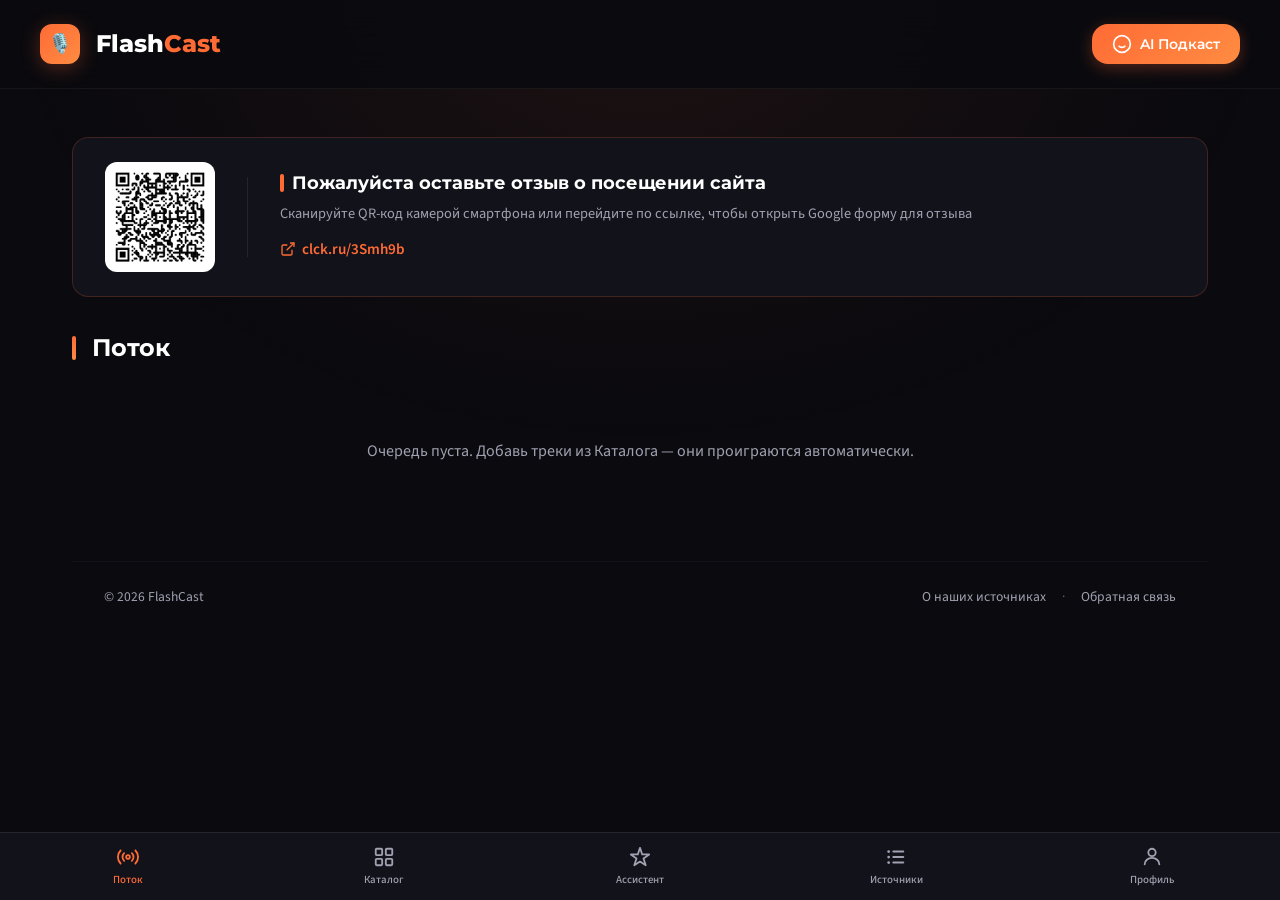
==== commit 4d3e1e7c: "fix: move podcast grid from Flow to Catalog + horizontal scroll on about-sources mobile" ====
--- a/index.html
+++ b/index.html
@@ -25,21 +25,18 @@
                     <a href="https://clck.ru/3Smh9b" target="_blank" class="qr-banner__link"><svg width="16" height="16" viewBox="0 0 24 24" fill="none" stroke="currentColor" stroke-width="2"><path d="M18 13v6a2 2 0 0 1-2 2H5a2 2 0 0 1-2-2V8a2 2 0 0 1 2-2h6"/><polyline points="15 3 21 3 21 9"/><line x1="10" y1="14" x2="21" y2="3"/></svg>clck.ru/3Smh9b</a>
                 </div>
             </div>
-            <h2 class="section__title">Популярные выпуски</h2>
+            <h2 class="section__title">Поток</h2>
+            <p class="flow-empty-hint">Очередь пуста. Добавь треки из Каталога — они проиграются автоматически.</p>
+        </section>
+        <!-- ===== /ПОТОК ===== -->
+
+        <!-- ===== КАТАЛОГ ===== -->
+        <section data-screen="catalog" class="screen">
+            <h2 class="section__title">Каталог</h2>
             <div class="filters" id="filters"><button class="filter-btn active" data-category="all">Все</button><button class="filter-btn" data-category="Технологии">Технологии</button><button class="filter-btn" data-category="Экономика">Экономика</button><button class="filter-btn" data-category="Спорт">Спорт</button><button class="filter-btn" data-category="Политика">Политика</button><button class="filter-btn" data-category="Наука">Наука</button><button class="filter-btn" data-category="Культура">Культура</button></div>
             <div class="podcasts-counter" id="podcastsCounter"></div>
             <div class="podcasts-grid" id="podcastsGrid"></div>
             <div class="no-results" id="noResults"><div>📭</div><p>Нет подкастов</p></div>
-        </section>
-        <!-- ===== /ПОТОК ===== -->
-
-        <!-- ===== КАТАЛОГ ===== -->
-        <section data-screen="catalog" class="screen">
-            <h2 class="section__title">Каталог</h2>
-            <div class="screen-placeholder">
-                <div class="screen-placeholder__icon"><svg width="52" height="52" viewBox="0 0 24 24" fill="none" stroke="currentColor" stroke-width="1.5" stroke-linecap="round"><rect x="3" y="3" width="7" height="7" rx="1"/><rect x="14" y="3" width="7" height="7" rx="1"/><rect x="3" y="14" width="7" height="7" rx="1"/><rect x="14" y="14" width="7" height="7" rx="1"/></svg></div>
-                <p class="screen-placeholder__text">Здесь будет поиск и фильтрация по типу контента. Появится в следующем обновлении.</p>
-            </div>
         </section>
         <!-- ===== /КАТАЛОГ ===== -->
 
--- a/styles.css
+++ b/styles.css
@@ -12,6 +12,7 @@
 .ai-chat{position:fixed;bottom:152px;right:20px;width:380px;max-width:calc(100vw - 40px);height:500px;max-height:70vh;background:var(--bg-secondary);border-radius:var(--radius-xl);border:1px solid rgba(255,255,255,0.1);box-shadow:0 20px 60px rgba(0,0,0,0.5);z-index:1500;display:flex;flex-direction:column;transform:translateY(20px) scale(0.95);opacity:0;visibility:hidden;transition:all 0.3s cubic-bezier(0.16,1,0.3,1)}.ai-chat.active{transform:translateY(0) scale(1);opacity:1;visibility:visible}.ai-chat__header{display:flex;align-items:center;justify-content:space-between;padding:var(--spacing-md);border-bottom:1px solid rgba(255,255,255,0.08)}.ai-chat__header-title{display:flex;align-items:center;gap:var(--spacing-xs);font-family:'Montserrat',sans-serif;font-weight:600}.ai-chat__header-title svg{color:var(--accent-primary)}.ai-chat__close{width:32px;height:32px;background:rgba(255,255,255,0.1);border:none;border-radius:var(--radius-full);color:var(--text-secondary);cursor:pointer;display:flex;align-items:center;justify-content:center}.ai-chat__close:hover{background:rgba(255,255,255,0.2);color:var(--text-primary)}.ai-chat__messages{flex:1;overflow-y:auto;padding:var(--spacing-md);display:flex;flex-direction:column;gap:var(--spacing-sm)}.ai-chat__message{max-width:85%;padding:var(--spacing-sm) var(--spacing-md);border-radius:var(--radius-lg);font-size:0.9rem;line-height:1.5}.ai-chat__message--bot{background:var(--bg-tertiary);align-self:flex-start;border-bottom-left-radius:4px}.ai-chat__message--user{background:linear-gradient(135deg,var(--accent-primary),var(--accent-secondary));align-self:flex-end;border-bottom-right-radius:4px}.ai-chat__message--result{background:var(--bg-tertiary);border:1px solid rgba(255,107,53,0.3);cursor:pointer}.ai-chat__message--result:hover{border-color:var(--accent-primary)}.ai-chat__result-title{font-weight:600;margin-bottom:4px}.ai-chat__result-meta{font-size:0.8rem;color:var(--text-secondary)}.ai-chat__input-area{display:flex;gap:var(--spacing-xs);padding:var(--spacing-md);border-top:1px solid rgba(255,255,255,0.08)}.ai-chat__input{flex:1;padding:var(--spacing-sm) var(--spacing-md);background:var(--bg-tertiary);border:1px solid rgba(255,255,255,0.08);border-radius:var(--radius-lg);color:var(--text-primary);font-family:inherit;font-size:0.9rem;outline:none}.ai-chat__input:focus{border-color:var(--accent-primary)}.ai-chat__input::placeholder{color:var(--text-muted)}.ai-chat__send{width:44px;height:44px;background:linear-gradient(135deg,var(--accent-primary),var(--accent-secondary));border:none;border-radius:var(--radius-full);color:#fff;cursor:pointer;display:flex;align-items:center;justify-content:center}.ai-chat__send:hover{transform:scale(1.05)}
 @media(max-width:768px){:root{--spacing-lg:1.5rem;--spacing-xl:2rem}.header{padding:var(--spacing-sm) var(--spacing-md)}.header__ai-btn span{display:none}.header__ai-btn{padding:10px}.logo__text{font-size:1.3rem}.main{padding:var(--spacing-lg) var(--spacing-md)}.filters{flex-wrap:nowrap;overflow-x:auto;scrollbar-width:none;margin:0 calc(-1 * var(--spacing-md)) var(--spacing-lg);padding:0 var(--spacing-md)}.filters::-webkit-scrollbar{display:none}.podcasts-grid{grid-template-columns:repeat(2,1fr);gap:var(--spacing-sm)}.podcast-card__info{padding:var(--spacing-sm)}.podcast-card__title{font-size:0.9rem}.ai-chat{bottom:140px;right:10px;left:10px;width:auto;height:60vh}.player-cover{max-width:250px}.player-controls__btn--main{width:64px;height:64px}}@media(max-width:480px){.podcasts-grid{grid-template-columns:1fr}.ai-chat{height:70vh}}.no-results{text-align:center;padding:var(--spacing-xl);color:var(--text-secondary);display:none}.no-results.visible{display:block}
 .podcasts-counter{font-size:0.82rem;color:var(--text-secondary);margin-bottom:var(--spacing-sm);min-height:1.2em}
+.flow-empty-hint{color:var(--text-secondary);text-align:center;padding:var(--spacing-xl) 0}
 .podcast-card__sources{display:block;color:var(--text-secondary);font-size:0.78rem;margin-top:4px;white-space:nowrap;overflow:hidden;text-overflow:ellipsis}
 .sources-section{margin-top:var(--spacing-xl);padding-top:var(--spacing-xl);border-top:1px solid rgba(255,255,255,0.06)}
 [data-screen="sources"] .sources-section{margin-top:0;border-top:none;padding-top:0}
@@ -34,7 +35,7 @@
 .source-toggle__slider::before{content:'';position:absolute;width:16px;height:16px;left:3px;top:3px;background:#606070;border-radius:50%;transition:var(--transition-normal)}
 .source-toggle input:checked+.source-toggle__slider{background:var(--accent-primary);border-color:var(--accent-primary)}
 .source-toggle input:checked+.source-toggle__slider::before{background:#fff;transform:translateX(20px)}
-@media(max-width:600px){.sources-groups{grid-template-columns:1fr}.sources-section__topbar{flex-direction:column;align-items:flex-end}.site-footer__container{flex-direction:column;align-items:flex-start;gap:var(--spacing-sm)}.about-cards{grid-template-columns:1fr}}
+@media(max-width:600px){.sources-groups{grid-template-columns:1fr}.sources-section__topbar{flex-direction:column;align-items:flex-end}.site-footer__container{flex-direction:column;align-items:flex-start;gap:var(--spacing-sm)}.about-cards{display:flex;flex-direction:row;overflow-x:auto;scroll-snap-type:x mandatory;padding-right:40px;scrollbar-width:thin;scrollbar-color:rgba(255,255,255,0.15) transparent}.about-cards::-webkit-scrollbar{height:4px}.about-cards::-webkit-scrollbar-track{background:transparent}.about-cards::-webkit-scrollbar-thumb{background:rgba(255,255,255,0.15);border-radius:2px}.about-source-card{width:280px;flex-shrink:0;scroll-snap-align:start}}
 .site-footer{border-top:1px solid var(--bg-secondary);padding:var(--spacing-md) var(--spacing-lg);margin-top:var(--spacing-xl)}
 .site-footer__container{max-width:1200px;margin:0 auto;display:flex;align-items:center;justify-content:space-between;gap:var(--spacing-md);flex-wrap:wrap}
 .site-footer__copy{color:var(--text-secondary);font-size:0.85rem}
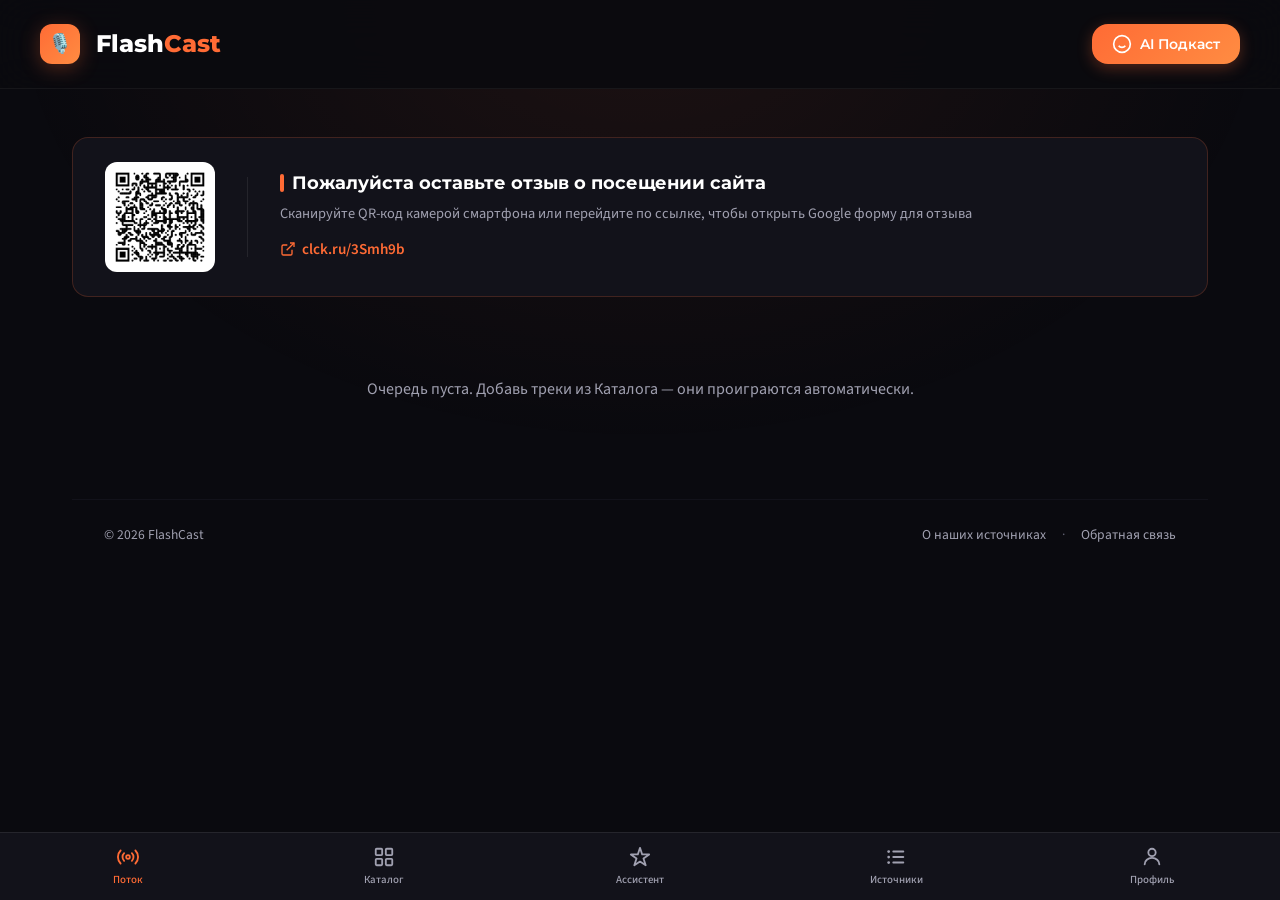
==== commit 55e1b2af: "feat(player): PR #7 — autoplay queue with Now Playing card and queue list on Flow" ====
--- a/index.html
+++ b/index.html
@@ -25,8 +25,12 @@
                     <a href="https://clck.ru/3Smh9b" target="_blank" class="qr-banner__link"><svg width="16" height="16" viewBox="0 0 24 24" fill="none" stroke="currentColor" stroke-width="2"><path d="M18 13v6a2 2 0 0 1-2 2H5a2 2 0 0 1-2-2V8a2 2 0 0 1 2-2h6"/><polyline points="15 3 21 3 21 9"/><line x1="10" y1="14" x2="21" y2="3"/></svg>clck.ru/3Smh9b</a>
                 </div>
             </div>
-            <h2 class="section__title">Поток</h2>
-            <p class="flow-empty-hint">Очередь пуста. Добавь треки из Каталога — они проиграются автоматически.</p>
+            <!-- Now Playing -->
+            <div class="flow-now-playing" id="flowNowPlaying" style="display:none"><img class="flow-now-playing__cover" id="flowCoverImg" src="" alt=""><div class="flow-now-playing__body"><h3 class="flow-now-playing__title" id="flowTitle">—</h3><p class="flow-now-playing__category" id="flowCategory">—</p><p class="flow-now-playing__sources" id="flowSources"></p><div class="flow-progress" id="flowProgressBar"><div class="flow-progress__fill" id="flowProgressFill"></div></div><div class="flow-progress__time"><span id="flowCurrentTime">0:00</span><span id="flowTotalTime">0:00</span></div><div class="flow-controls"><button class="flow-controls__btn" id="flowBtnPrev"><svg width="28" height="28" viewBox="0 0 24 24" fill="currentColor"><path d="M6 6h2v12H6zm3.5 6 8.5 6V6z"/></svg></button><button class="flow-controls__btn flow-controls__btn--main" id="flowBtnPlay"><svg width="28" height="28" viewBox="0 0 24 24" fill="currentColor" class="icon-play"><polygon points="5,3 19,12 5,21"/></svg><svg width="28" height="28" viewBox="0 0 24 24" fill="currentColor" class="icon-pause" style="display:none"><rect x="6" y="4" width="4" height="16"/><rect x="14" y="4" width="4" height="16"/></svg></button><button class="flow-controls__btn" id="flowBtnNext"><svg width="28" height="28" viewBox="0 0 24 24" fill="currentColor"><path d="M6 18l8.5-6L6 6v12zM16 6v12h2V6h-2z"/></svg></button></div></div></div>
+            <!-- Empty hint -->
+            <p class="flow-empty-hint" id="flowEmptyHint">Очередь пуста. Добавь треки из Каталога — они проиграются автоматически.</p>
+            <!-- Queue list -->
+            <div class="flow-queue-section" id="flowQueueSection" style="display:none"><div class="flow-queue__header"><span class="flow-queue__title">Далее в потоке</span><button class="flow-queue__clear" id="flowClearQueue">Очистить</button></div><div id="flowQueueList"></div></div>
         </section>
         <!-- ===== /ПОТОК ===== -->
 
@@ -130,10 +134,13 @@
 {id:6,title:"Культура: кино, музыка, искусство",category:"Культура",date:"Сегодня",duration:"10:00",image:"https://images.unsplash.com/photo-1499364615650-ec38552f4f34?w=400&h=300&fit=crop",audio:"data/podcast_culture.mp3",keywords:["культура","кино","фильм","музыка","театр","выставка","искусство","концерт","премьера","актер","режиссер","оскар","книга"]}
 ];
 const dom={podcastsGrid:document.getElementById('podcastsGrid'),noResults:document.getElementById('noResults'),filters:document.getElementById('filters'),miniPlayer:document.getElementById('miniPlayer'),miniPlayerCover:document.getElementById('miniPlayerCover'),miniPlayerTitle:document.getElementById('miniPlayerTitle'),miniPlayerCategory:document.getElementById('miniPlayerCategory'),miniPlayPause:document.getElementById('miniPlayPause'),miniProgressFill:document.getElementById('miniProgressFill'),fullscreenPlayer:document.getElementById('fullscreenPlayer'),closePlayer:document.getElementById('closePlayer'),playerCoverImage:document.getElementById('playerCoverImage'),playerTrackTitle:document.getElementById('playerTrackTitle'),playerTrackCategory:document.getElementById('playerTrackCategory'),playerProgressBar:document.getElementById('playerProgressBar'),playerProgressFill:document.getElementById('playerProgressFill'),playerCurrentTime:document.getElementById('playerCurrentTime'),playerTotalTime:document.getElementById('playerTotalTime'),btnPrev:document.getElementById('btnPrev'),btnNext:document.getElementById('btnNext'),btnMainPlayPause:document.getElementById('btnMainPlayPause'),btnRepeat:document.getElementById('btnRepeat'),btnDownload:document.getElementById('btnDownload'),audio:document.getElementById('audioElement'),aiChat:document.getElementById('aiChat'),openAiChat:document.getElementById('openAiChat'),closeAiChat:document.getElementById('closeAiChat'),chatMessages:document.getElementById('chatMessages'),chatInput:document.getElementById('chatInput'),chatSend:document.getElementById('chatSend')};
-let state={currentPodcast:null,currentIndex:-1,isPlaying:false,isRepeat:false,volume:0.8};
+let state={currentPodcast:null,currentIndex:-1,queueIndex:-1,isPlaying:false,isRepeat:false,volume:0.8};
+const QUEUE_KEY='flashcast_queue';
+function getQueue(){try{return JSON.parse(localStorage.getItem(QUEUE_KEY)||'[]');}catch{return[];}}
+function saveQueue(arr){localStorage.setItem(QUEUE_KEY,JSON.stringify(arr));}
 function formatTime(s){if(isNaN(s))return'0:00';return Math.floor(s/60)+':'+String(Math.floor(s%60)).padStart(2,'0');}
-function createCard(p){return'<article class="podcast-card '+(p.featured?'podcast-card--featured':'')+'" data-id="'+p.id+'"><div class="podcast-card__cover"><img src="'+p.image+'" alt="" class="podcast-card__image" loading="lazy" onerror="this.style.background=\'#1a1a25\'"><span class="podcast-card__tag">'+p.category+'</span><span class="podcast-card__duration">'+p.duration+'</span><div class="podcast-card__play"><svg width="24" height="24" viewBox="0 0 24 24" fill="white"><polygon points="5,3 19,12 5,21"/></svg></div></div><div class="podcast-card__info"><h3 class="podcast-card__title">'+p.title+'</h3><div class="podcast-card__meta"><span>'+p.date+'</span></div>'+(p.sources&&p.sources.length?'<span class="podcast-card__sources">Источники: '+p.sources.join(' · ')+'</span>':'')+'</div></article>';}
-function render(list){if(!list.length){dom.podcastsGrid.innerHTML='';dom.noResults.classList.add('visible');return;}dom.noResults.classList.remove('visible');dom.podcastsGrid.innerHTML=list.map(createCard).join('');document.querySelectorAll('.podcast-card').forEach(c=>c.addEventListener('click',()=>{const p=podcastsData.find(x=>x.id===+c.dataset.id);if(p){play(p);openFull();}}));}
+function createCard(p){const q=getQueue();const inQ=q.includes(p.id);return'<article class="podcast-card '+(p.featured?'podcast-card--featured':'')+'" data-id="'+p.id+'"><div class="podcast-card__cover"><img src="'+p.image+'" alt="" class="podcast-card__image" loading="lazy" onerror="this.style.background=\'#1a1a25\'"><span class="podcast-card__tag">'+p.category+'</span><span class="podcast-card__duration">'+p.duration+'</span><div class="podcast-card__play"><svg width="24" height="24" viewBox="0 0 24 24" fill="white"><polygon points="5,3 19,12 5,21"/></svg></div></div><div class="podcast-card__info"><h3 class="podcast-card__title">'+p.title+'</h3><div class="podcast-card__meta"><span>'+p.date+'</span></div>'+(p.sources&&p.sources.length?'<span class="podcast-card__sources">Источники: '+p.sources.join(' · ')+'</span>':'')+'<button class="card-queue-btn'+(inQ?' card-queue-btn--active':'')+'" data-id="'+p.id+'">'+(inQ?'✓ В очереди':'+ В очередь')+'</button></div></article>';}
+function render(list){if(!list.length){dom.podcastsGrid.innerHTML='';dom.noResults.classList.add('visible');return;}dom.noResults.classList.remove('visible');dom.podcastsGrid.innerHTML=list.map(createCard).join('');document.querySelectorAll('.podcast-card').forEach(c=>{c.addEventListener('click',e=>{if(e.target.closest('.card-queue-btn'))return;const p=podcastsData.find(x=>x.id===+c.dataset.id);if(p){playNow(p);openFull();}});});document.querySelectorAll('.card-queue-btn').forEach(btn=>{btn.addEventListener('click',e=>{e.stopPropagation();const id=+btn.dataset.id;const q=getQueue();if(q.includes(id)){removeFromQueue(q.indexOf(id));}else{addToQueue(id);}});});}
 const DISABLED_KEY='flashcast_disabled_sources';
 function getDisabled(){try{return new Set(JSON.parse(localStorage.getItem(DISABLED_KEY)||'[]'));}catch{return new Set();}}
 function saveDisabled(set){localStorage.setItem(DISABLED_KEY,JSON.stringify([...set]));}
@@ -143,15 +150,22 @@
 function filter(cat){document.querySelectorAll('.filter-btn').forEach(b=>b.classList.toggle('active',b.dataset.category===cat));const base=cat==='all'?podcastsData:podcastsData.filter(p=>p.category===cat);const visible=base.filter(isCardVisible);render(visible);updateCounter(visible.length,base.length);}
 function renderSources(data){const d=getDisabled();const container=document.getElementById('sourcesGroups');if(!container)return;let html='';for(const[cat,srcs]of Object.entries(data.categories)){html+='<div class="sources-group"><div class="sources-group__title">'+cat+'</div><div class="sources-group__list">';for(const s of srcs){const chk=d.has(s)?'':'checked';html+='<div class="source-row"><span class="source-row__name">'+s+'</span><label class="source-toggle"><input type="checkbox" '+chk+' data-source="'+s+'" onchange="onToggleSource(this)"><span class="source-toggle__slider"></span></label></div>';}html+='</div></div>';}container.innerHTML=html;}
 function onToggleSource(inp){const s=inp.dataset.source;const d=getDisabled();inp.checked?d.delete(s):d.add(s);saveDisabled(d);document.querySelectorAll('input[data-source="'+s+'"]').forEach(el=>{if(el!==inp)el.checked=inp.checked;});rerenderCurrent();}
-function play(p){state.currentPodcast=p;state.currentIndex=podcastsData.findIndex(x=>x.id===p.id);dom.miniPlayerCover.src=p.image;dom.miniPlayerTitle.textContent=p.title;dom.miniPlayerCategory.textContent=p.category;dom.playerCoverImage.src=p.image;dom.playerTrackTitle.textContent=p.title;dom.playerTrackCategory.textContent=p.category;dom.audio.src=p.audio;dom.audio.play().catch(()=>{});state.isPlaying=true;updateBtns();dom.miniPlayer.classList.add('active');}
+function play(p){state.currentPodcast=p;state.currentIndex=podcastsData.findIndex(x=>x.id===p.id);dom.miniPlayerCover.src=p.image;dom.miniPlayerTitle.textContent=p.title;dom.miniPlayerCategory.textContent=p.category;dom.playerCoverImage.src=p.image;dom.playerTrackTitle.textContent=p.title;dom.playerTrackCategory.textContent=p.category;dom.audio.src=p.audio;dom.audio.play().catch(()=>{});state.isPlaying=true;updateBtns();dom.miniPlayer.classList.add('active');renderFlowScreen();}
 function toggle(){if(!state.currentPodcast)return;state.isPlaying?dom.audio.pause():dom.audio.play();state.isPlaying=!state.isPlaying;updateBtns();}
 function updateBtns(){document.querySelectorAll('.icon-play').forEach(i=>i.style.display=state.isPlaying?'none':'block');document.querySelectorAll('.icon-pause').forEach(i=>i.style.display=state.isPlaying?'block':'none');}
-function next(){if(state.currentIndex<podcastsData.length-1)play(podcastsData[state.currentIndex+1]);else if(state.isRepeat)play(podcastsData[0]);}
-function prev(){if(dom.audio.currentTime>3)dom.audio.currentTime=0;else if(state.currentIndex>0)play(podcastsData[state.currentIndex-1]);}
+function next(){const q=getQueue();if(state.queueIndex<q.length-1){playFromQueue(state.queueIndex+1);}else if(state.isRepeat&&q.length){playFromQueue(0);}else{state.isPlaying=false;updateBtns();renderFlowScreen();}}
+function prev(){if(dom.audio.currentTime>3){dom.audio.currentTime=0;}else if(state.queueIndex>0){playFromQueue(state.queueIndex-1);}else{dom.audio.currentTime=0;}}
 function openFull(){dom.fullscreenPlayer.classList.add('active');document.body.classList.add('player-open');}
 function closeFull(){dom.fullscreenPlayer.classList.remove('active');document.body.classList.remove('player-open');}
 function openChat(){dom.aiChat.classList.add('active');dom.chatInput.focus();}
 function closeChat(){dom.aiChat.classList.remove('active');}
+function addToQueue(id){const q=getQueue();if(!q.includes(id)){q.push(id);saveQueue(q);}renderFlowScreen();rerenderCurrent();}
+function removeFromQueue(pos){const q=getQueue();if(pos<0||pos>=q.length)return;if(pos<state.queueIndex){q.splice(pos,1);state.queueIndex--;saveQueue(q);renderFlowScreen();rerenderCurrent();}else if(pos>state.queueIndex){q.splice(pos,1);saveQueue(q);renderFlowScreen();rerenderCurrent();}else{dom.audio.pause();q.splice(pos,1);saveQueue(q);if(q.length>0&&state.queueIndex<q.length){playFromQueue(state.queueIndex);}else{state.queueIndex=-1;state.isPlaying=false;state.currentPodcast=null;updateBtns();dom.miniPlayer.classList.remove('active');renderFlowScreen();rerenderCurrent();}}}
+function clearQueue(){dom.audio.pause();state.queueIndex=-1;state.isPlaying=false;state.currentPodcast=null;updateBtns();dom.miniPlayer.classList.remove('active');saveQueue([]);renderFlowScreen();rerenderCurrent();}
+function playFromQueue(idx){const q=getQueue();if(idx<0||idx>=q.length)return;state.queueIndex=idx;const p=podcastsData.find(x=>x.id===q[idx]);if(p)play(p);}
+function playNow(p){const q=getQueue();const idx=q.indexOf(p.id);if(idx!==-1){state.queueIndex=idx;play(p);}else{q.unshift(p.id);state.queueIndex=0;saveQueue(q);play(p);}}
+function renderQueueList(remaining){const list=document.getElementById('flowQueueList');if(!list)return;list.innerHTML=remaining.map((id,i)=>{const p=podcastsData.find(x=>x.id===id);if(!p)return'';const pos=state.queueIndex+1+i;return'<div class="flow-queue-item"><img class="flow-queue-item__cover" src="'+p.image+'" alt=""><div class="flow-queue-item__info"><span class="flow-queue-item__title">'+p.title+'</span><span class="flow-queue-item__duration">'+p.duration+'</span></div><button class="flow-queue-item__remove" data-pos="'+pos+'">×</button></div>';}).join('');list.querySelectorAll('.flow-queue-item__remove').forEach(btn=>{btn.addEventListener('click',()=>removeFromQueue(+btn.dataset.pos));});}
+function renderFlowScreen(){const nowP=document.getElementById('flowNowPlaying');const hint=document.getElementById('flowEmptyHint');const qSec=document.getElementById('flowQueueSection');if(!nowP)return;const q=getQueue();if(q.length===0||state.queueIndex<0||state.queueIndex>=q.length){nowP.style.display='none';if(hint)hint.style.display='';if(qSec)qSec.style.display='none';return;}if(hint)hint.style.display='none';nowP.style.display='';const p=podcastsData.find(x=>x.id===q[state.queueIndex]);if(p){document.getElementById('flowCoverImg').src=p.image;document.getElementById('flowTitle').textContent=p.title;document.getElementById('flowCategory').textContent=p.category;document.getElementById('flowSources').textContent=p.sources&&p.sources.length?'Источники: '+p.sources.join(' · '):'';const cur=dom.audio.currentTime||0;const dur=dom.audio.duration||0;document.getElementById('flowCurrentTime').textContent=formatTime(cur);document.getElementById('flowTotalTime').textContent=formatTime(dur);document.getElementById('flowProgressFill').style.width=((cur/dur)*100||0)+'%';}const remaining=q.slice(state.queueIndex+1);if(remaining.length>0){if(qSec)qSec.style.display='';renderQueueList(remaining);}else{if(qSec)qSec.style.display='none';}}
 function addMsg(t,type){const m=document.createElement('div');m.className='ai-chat__message ai-chat__message--'+type;m.innerHTML=t;dom.chatMessages.appendChild(m);dom.chatMessages.scrollTop=dom.chatMessages.scrollHeight;}
 function addResult(p){const m=document.createElement('div');m.className='ai-chat__message ai-chat__message--result';m.innerHTML='<div class="ai-chat__result-title">🎧 '+p.title+'</div><div class="ai-chat__result-meta">'+p.category+' • '+p.duration+'</div>';m.onclick=()=>{play(p);openFull();closeChat();};dom.chatMessages.appendChild(m);dom.chatMessages.scrollTop=dom.chatMessages.scrollHeight;}
 function search(q){q=q.toLowerCase().trim();if(!q)return[];return podcastsData.filter(p=>{const t=p.title.toLowerCase().includes(q);const c=p.category.toLowerCase().includes(q);const k=p.keywords&&p.keywords.some(w=>w.includes(q)||q.includes(w));return t||c||k;});}
@@ -162,8 +176,8 @@
 dom.closePlayer.onclick=closeFull;dom.btnMainPlayPause.onclick=toggle;dom.btnPrev.onclick=prev;dom.btnNext.onclick=next;
 dom.btnRepeat.onclick=()=>{state.isRepeat=!state.isRepeat;dom.btnRepeat.classList.toggle('active',state.isRepeat);};
 dom.btnDownload.onclick=()=>{if(state.currentPodcast){const a=document.createElement('a');a.href=state.currentPodcast.audio;a.download=state.currentPodcast.title+'.mp3';a.click();}};
-dom.audio.ontimeupdate=()=>{const p=(dom.audio.currentTime/dom.audio.duration)*100||0;dom.playerProgressFill.style.width=p+'%';dom.miniProgressFill.style.width=p+'%';dom.playerCurrentTime.textContent=formatTime(dom.audio.currentTime);};
-dom.audio.onloadedmetadata=()=>{dom.playerTotalTime.textContent=formatTime(dom.audio.duration);};
+dom.audio.ontimeupdate=()=>{const p=(dom.audio.currentTime/dom.audio.duration)*100||0;dom.playerProgressFill.style.width=p+'%';dom.miniProgressFill.style.width=p+'%';dom.playerCurrentTime.textContent=formatTime(dom.audio.currentTime);const ff=document.getElementById('flowProgressFill');const ft=document.getElementById('flowCurrentTime');if(ff)ff.style.width=p+'%';if(ft)ft.textContent=formatTime(dom.audio.currentTime);};
+dom.audio.onloadedmetadata=()=>{dom.playerTotalTime.textContent=formatTime(dom.audio.duration);const ft=document.getElementById('flowTotalTime');if(ft)ft.textContent=formatTime(dom.audio.duration);};
 dom.playerProgressBar.onclick=e=>{const r=dom.playerProgressBar.getBoundingClientRect();dom.audio.currentTime=((e.clientX-r.left)/r.width)*dom.audio.duration;};
 dom.audio.onended=()=>{if(state.isRepeat){dom.audio.currentTime=0;dom.audio.play();}else next();};
 dom.openAiChat.onclick=openChat;dom.closeAiChat.onclick=closeChat;dom.chatSend.onclick=submitChat;
@@ -173,12 +187,19 @@
 document.getElementById('sourcesEnableAll').onclick=()=>{saveDisabled(new Set());document.querySelectorAll('.source-toggle input').forEach(el=>{el.checked=true;});rerenderCurrent();};
 // TODO PR #10: replace with full Claude API assistant; review double entry-point with header button
 document.getElementById('openChatFromAssistant').onclick=openChat;
+document.getElementById('flowBtnPlay').onclick=()=>{const q=getQueue();if(q.length===0){saveQueue(podcastsData.map(p=>p.id));state.queueIndex=0;playFromQueue(0);}else if(!state.currentPodcast||state.queueIndex<0){state.queueIndex=0;playFromQueue(0);}else{toggle();}};
+document.getElementById('flowBtnPrev').onclick=prev;
+document.getElementById('flowBtnNext').onclick=next;
+document.getElementById('flowClearQueue').onclick=clearQueue;
+document.getElementById('flowProgressBar').onclick=e=>{if(!dom.audio.duration)return;const r=document.getElementById('flowProgressBar').getBoundingClientRect();dom.audio.currentTime=((e.clientX-r.left)/r.width)*dom.audio.duration;};
+document.getElementById('flowNowPlaying').addEventListener('click',e=>{if(!e.target.closest('.flow-controls')&&!e.target.closest('.flow-progress'))openFull();});
 function switchScreen(name){document.querySelectorAll('section[data-screen]').forEach(s=>s.classList.toggle('screen--active',s.dataset.screen===name));document.querySelectorAll('.bottom-nav__btn').forEach(b=>b.classList.toggle('active',b.dataset.screen===name));localStorage.setItem('flashcast_current_screen',name);window.scrollTo({top:0,behavior:'instant'});}
 document.getElementById('bottomNav').querySelectorAll('.bottom-nav__btn').forEach(btn=>btn.onclick=()=>switchScreen(btn.dataset.screen));
 switchScreen(localStorage.getItem('flashcast_current_screen')||'flow');
+(()=>{const q=getQueue();if(q.length>0&&state.queueIndex<0)state.queueIndex=0;renderFlowScreen();})();
 fetch('data/podcasts.json')
   .then(r=>{if(!r.ok)throw new Error(r.status);return r.json();})
-  .then(data=>{if(Array.isArray(data)&&data.length)podcastsData=data;rerenderCurrent();})
+  .then(data=>{if(Array.isArray(data)&&data.length)podcastsData=data;rerenderCurrent();renderFlowScreen();})
   .catch(()=>{
     const notice=document.createElement('p');
     notice.style.cssText='color:var(--text-secondary);font-size:0.85rem;margin-bottom:var(--spacing-md);';
--- a/styles.css
+++ b/styles.css
@@ -73,3 +73,36 @@
 .screen-placeholder__text{color:var(--text-secondary);font-size:1rem;line-height:1.6;max-width:420px}
 .assistant-open-btn{display:inline-flex;align-items:center;gap:var(--spacing-xs);padding:14px 28px;background:linear-gradient(135deg,var(--accent-primary),var(--accent-secondary));border:none;border-radius:var(--radius-lg);color:#fff;font-family:'Montserrat',sans-serif;font-weight:600;font-size:1rem;cursor:pointer;transition:var(--transition-normal);box-shadow:0 4px 20px var(--accent-glow);margin-top:var(--spacing-sm)}
 .assistant-open-btn:hover{transform:translateY(-2px);box-shadow:0 8px 30px var(--accent-glow)}
+.flow-now-playing{display:flex;gap:var(--spacing-md);background:var(--bg-secondary);border:1px solid rgba(255,255,255,0.05);border-radius:var(--radius-lg);padding:var(--spacing-md);margin-bottom:var(--spacing-lg);cursor:pointer;transition:var(--transition-normal)}
+.flow-now-playing:hover{border-color:rgba(255,107,53,0.2)}
+.flow-now-playing__cover{width:120px;height:120px;flex-shrink:0;border-radius:var(--radius-md);object-fit:cover}
+.flow-now-playing__body{flex:1;min-width:0;display:flex;flex-direction:column;gap:6px}
+.flow-now-playing__title{font-family:'Montserrat',sans-serif;font-weight:700;font-size:1rem;line-height:1.3;white-space:nowrap;overflow:hidden;text-overflow:ellipsis}
+.flow-now-playing__category{font-size:0.85rem;color:var(--text-secondary)}
+.flow-now-playing__sources{font-size:0.78rem;color:var(--text-muted);white-space:nowrap;overflow:hidden;text-overflow:ellipsis}
+.flow-progress{height:4px;background:rgba(255,255,255,0.15);border-radius:2px;cursor:pointer;margin:4px 0}
+.flow-progress__fill{height:100%;background:var(--accent-primary);border-radius:2px;width:0%}
+.flow-progress__time{display:flex;justify-content:space-between;font-size:0.75rem;color:var(--text-secondary)}
+.flow-controls{display:flex;align-items:center;justify-content:center;gap:var(--spacing-md);margin-top:4px}
+.flow-controls__btn{background:none;border:none;color:var(--text-primary);cursor:pointer;padding:6px;border-radius:var(--radius-full);display:flex;align-items:center;justify-content:center;transition:var(--transition-fast)}
+.flow-controls__btn:hover{color:var(--accent-primary)}
+.flow-controls__btn--main{width:48px;height:48px;background:var(--accent-yellow);color:var(--bg-primary);border-radius:var(--radius-full)}
+.flow-controls__btn--main svg{margin-left:2px}
+.flow-controls__btn--main:hover{background:#ffe033;color:var(--bg-primary)}
+.flow-queue-section{margin-top:var(--spacing-lg)}
+.flow-queue__header{display:flex;align-items:center;justify-content:space-between;margin-bottom:var(--spacing-sm)}
+.flow-queue__title{font-family:'Montserrat',sans-serif;font-weight:600;font-size:0.85rem;text-transform:uppercase;letter-spacing:0.06em;color:var(--text-secondary)}
+.flow-queue__clear{padding:5px 12px;background:transparent;border:1px solid rgba(255,255,255,0.15);border-radius:var(--radius-lg);color:var(--text-secondary);font-family:'Source Sans 3',sans-serif;font-size:0.82rem;cursor:pointer;transition:var(--transition-fast)}
+.flow-queue__clear:hover{border-color:rgba(255,107,53,0.4);color:var(--accent-primary)}
+.flow-queue-item{display:flex;align-items:center;gap:var(--spacing-sm);padding:var(--spacing-xs) 0;border-bottom:1px solid rgba(255,255,255,0.04)}
+.flow-queue-item:last-child{border-bottom:none}
+.flow-queue-item__cover{width:44px;height:44px;border-radius:var(--radius-sm);object-fit:cover;flex-shrink:0}
+.flow-queue-item__info{flex:1;min-width:0}
+.flow-queue-item__title{display:block;font-size:0.9rem;font-weight:500;white-space:nowrap;overflow:hidden;text-overflow:ellipsis}
+.flow-queue-item__duration{display:block;font-size:0.78rem;color:var(--text-secondary)}
+.flow-queue-item__remove{background:none;border:none;color:var(--text-muted);cursor:pointer;font-size:1.1rem;line-height:1;padding:4px 8px;flex-shrink:0;transition:var(--transition-fast)}
+.flow-queue-item__remove:hover{color:var(--accent-primary)}
+.card-queue-btn{display:inline-flex;align-items:center;gap:4px;margin-top:var(--spacing-xs);padding:5px 12px;background:transparent;border:1px solid rgba(255,255,255,0.15);border-radius:var(--radius-lg);color:var(--text-secondary);font-family:'Source Sans 3',sans-serif;font-size:0.8rem;cursor:pointer;transition:var(--transition-fast);white-space:nowrap}
+.card-queue-btn:hover{border-color:var(--accent-primary);color:var(--accent-primary)}
+.card-queue-btn--active{border-color:var(--accent-primary);color:var(--accent-primary);background:rgba(255,107,53,0.08)}
+@media(max-width:600px){.flow-now-playing{flex-direction:column}.flow-now-playing__cover{width:100%;height:180px}}
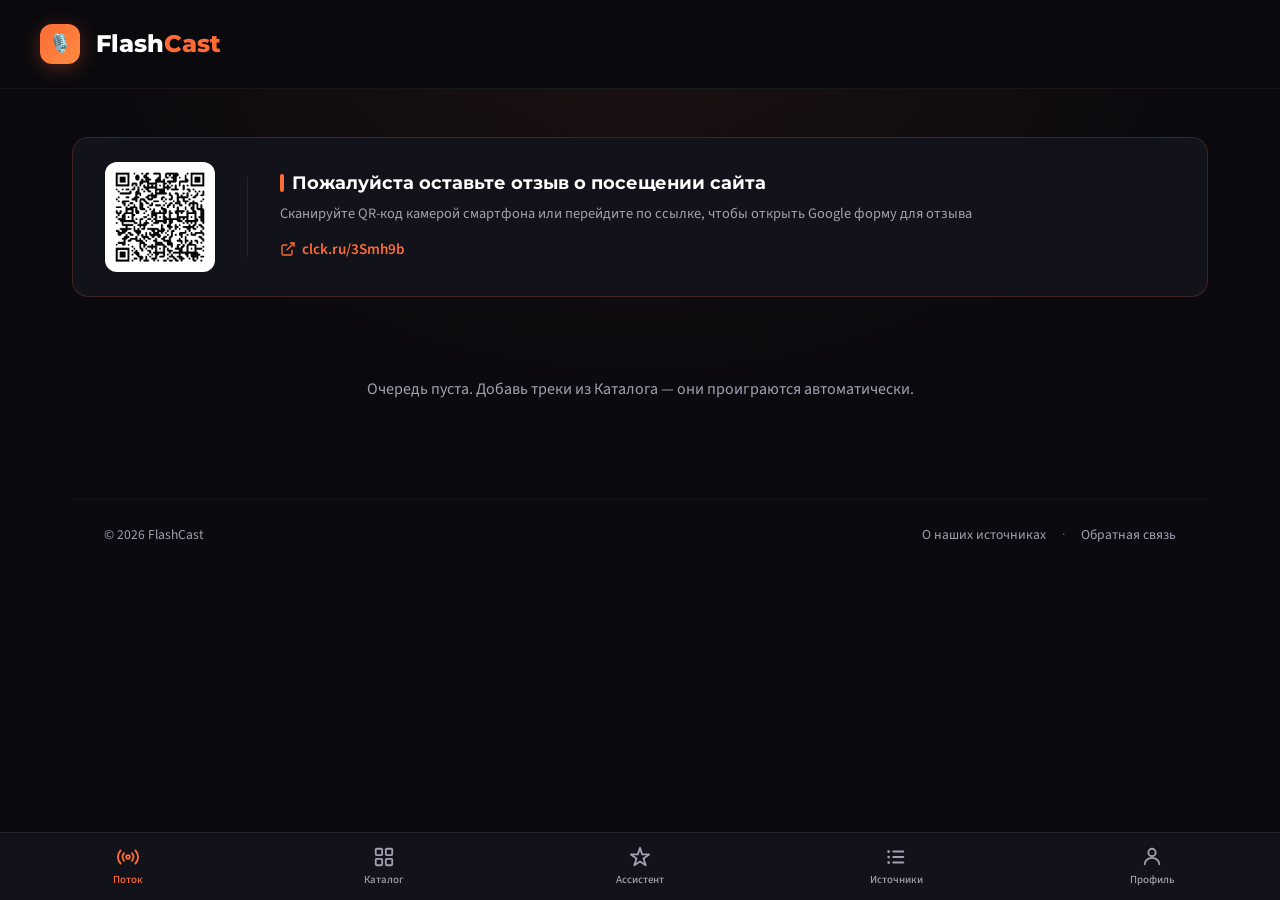
==== commit cddaec56: "feat(ui): PR #10 — content type chips in Catalog + remove AI button from header" ====
--- a/index.html
+++ b/index.html
@@ -10,7 +10,7 @@
     <link rel="stylesheet" href="styles.css">
 </head>
 <body>
-    <header class="header"><div class="header__container"><a href="#" class="logo"><div class="logo__icon">🎙️</div><div class="logo__text">Flash<span>Cast</span></div></a><!-- TODO PR #10: review this button when Ассистент screen gets full AI upgrade --><button class="header__ai-btn" id="openAiChat"><svg width="20" height="20" viewBox="0 0 24 24" fill="none" stroke="currentColor" stroke-width="2"><circle cx="12" cy="12" r="10"/><path d="M8 14s1.5 2 4 2 4-2 4-2"/><line x1="9" y1="9" x2="9.01" y2="9"/><line x1="15" y1="9" x2="15.01" y2="9"/></svg><span>AI Подкаст</span></button></div></header>
+    <header class="header"><div class="header__container"><a href="#" class="logo"><div class="logo__icon">🎙️</div><div class="logo__text">Flash<span>Cast</span></div></a></div></header>
 
     <main class="main">
 
@@ -37,6 +37,7 @@
         <!-- ===== КАТАЛОГ ===== -->
         <section data-screen="catalog" class="screen">
             <h2 class="section__title">Каталог</h2>
+            <div class="type-chips" id="typeChips"><button class="type-chip active" data-type="all">Все</button><button class="type-chip" data-type="news">Новости</button><button class="type-chip type-chip--disabled" disabled>Подкасты<span class="type-chip__soon">Скоро</span></button><button class="type-chip type-chip--disabled" disabled>AI-брифинги<span class="type-chip__soon">Скоро</span></button><button class="type-chip type-chip--disabled" disabled>Музыка<span class="type-chip__soon">Скоро</span></button></div>
             <div class="filters" id="filters"><button class="filter-btn active" data-category="all">Все</button><button class="filter-btn" data-category="Технологии">Технологии</button><button class="filter-btn" data-category="Экономика">Экономика</button><button class="filter-btn" data-category="Спорт">Спорт</button><button class="filter-btn" data-category="Политика">Политика</button><button class="filter-btn" data-category="Наука">Наука</button><button class="filter-btn" data-category="Культура">Культура</button></div>
             <div class="podcasts-counter" id="podcastsCounter"></div>
             <div class="podcasts-grid" id="podcastsGrid"></div>
@@ -73,9 +74,38 @@
         <!-- ===== ПРОФИЛЬ ===== -->
         <section data-screen="profile" class="screen">
             <h2 class="section__title">Профиль</h2>
-            <div class="screen-placeholder">
-                <div class="screen-placeholder__icon"><svg width="52" height="52" viewBox="0 0 24 24" fill="none" stroke="currentColor" stroke-width="1.5" stroke-linecap="round"><circle cx="12" cy="7" r="4"/><path d="M4 20c0-4 3.6-7 8-7s8 3 8 7"/></svg></div>
-                <p class="screen-placeholder__text">Здесь будет твой профиль и статистика. Скоро добавим возможность сохранять прогресс.</p>
+            <!-- Незалогиненный: формы Войти / Регистрация -->
+            <div class="profile-auth" id="profileAuth">
+                <div class="profile-tabs">
+                    <button class="profile-tab active" data-tab="login">Войти</button>
+                    <button class="profile-tab" data-tab="register">Регистрация</button>
+                </div>
+                <div class="profile-form-wrap" id="tabLogin">
+                    <input type="email"    class="profile-input" id="loginEmail"    placeholder="Email" autocomplete="email">
+                    <input type="password" class="profile-input" id="loginPassword" placeholder="Пароль" autocomplete="current-password">
+                    <div class="profile-form__error" id="loginError"></div>
+                    <button class="profile-submit-btn" id="loginSubmit">Войти</button>
+                </div>
+                <div class="profile-form-wrap" id="tabRegister" style="display:none">
+                    <input type="email"    class="profile-input" id="regEmail"     placeholder="Email" autocomplete="email">
+                    <input type="text"     class="profile-input" id="regNickname"  placeholder="Ник (3–20 символов, буквы / цифры / _)" autocomplete="username">
+                    <input type="password" class="profile-input" id="regPassword"  placeholder="Пароль (мин. 6 символов)" autocomplete="new-password">
+                    <div class="profile-form__error"   id="regError"></div>
+                    <div class="profile-form__success" id="regSuccess"></div>
+                    <button class="profile-submit-btn" id="regSubmit">Создать аккаунт</button>
+                </div>
+            </div>
+            <!-- Залогиненный: аватар, ник, статистика -->
+            <div class="profile-user" id="profileUser" style="display:none">
+                <div class="profile-avatar" id="profileAvatar">?</div>
+                <div class="profile-nickname" id="profileNickname">—</div>
+                <div class="profile-badge">Free</div>
+                <div class="profile-stats">
+                    <div class="profile-stat"><span class="profile-stat__value" id="statHours">0.0</span><span class="profile-stat__label">прослушано</span></div>
+                    <div class="profile-stat"><span class="profile-stat__value" id="statEpisodes">0</span><span class="profile-stat__label">выпусков</span></div>
+                    <div class="profile-stat"><span class="profile-stat__value" id="statSources">23</span><span class="profile-stat__label">источников</span></div>
+                </div>
+                <button class="profile-signout-btn" id="profileSignOut">Выйти</button>
             </div>
         </section>
         <!-- ===== /ПРОФИЛЬ ===== -->
@@ -123,6 +153,7 @@
     <div class="mini-player" id="miniPlayer"><div class="mini-player__progress"><div class="mini-player__progress-fill" id="miniProgressFill"></div></div><div class="mini-player__container"><div class="mini-player__track"><img src="" alt="" class="mini-player__cover" id="miniPlayerCover"><div class="mini-player__info"><div class="mini-player__title" id="miniPlayerTitle">—</div><div class="mini-player__category" id="miniPlayerCategory">—</div></div></div><button class="mini-player__btn mini-player__btn--main" id="miniPlayPause" onclick="event.stopPropagation()"><svg width="20" height="20" viewBox="0 0 24 24" fill="currentColor" class="icon-play"><polygon points="5,3 19,12 5,21"/></svg><svg width="20" height="20" viewBox="0 0 24 24" fill="currentColor" class="icon-pause" style="display:none"><rect x="6" y="4" width="4" height="16"/><rect x="14" y="4" width="4" height="16"/></svg></button></div></div>
     <div class="fullscreen-player" id="fullscreenPlayer"><div class="player-bg"></div><div class="player-header"><button class="player-header__btn" id="closePlayer"><svg width="24" height="24" viewBox="0 0 24 24" fill="none" stroke="currentColor" stroke-width="2"><path d="M6 9l6 6 6-6"/></svg></button><span class="player-header__title">Сейчас играет</span><button class="player-header__btn"><svg width="24" height="24" viewBox="0 0 24 24" fill="none" stroke="currentColor" stroke-width="2"><path d="M8 6h13M8 12h13M8 18h13M3 6h.01M3 12h.01M3 18h.01"/></svg></button></div><div class="player-content"><div class="player-cover"><img src="" alt="" class="player-cover__image" id="playerCoverImage"></div><div class="player-track-info"><h2 class="player-track-info__title" id="playerTrackTitle">—</h2><p class="player-track-info__category" id="playerTrackCategory">—</p></div><div class="player-progress"><div class="player-progress__bar" id="playerProgressBar"><div class="player-progress__fill" id="playerProgressFill"></div></div><div class="player-progress__time"><span id="playerCurrentTime">0:00</span><span id="playerTotalTime">0:00</span></div></div><div class="player-controls"><button class="player-controls__btn" id="btnPrev"><svg width="32" height="32" viewBox="0 0 24 24" fill="currentColor"><path d="M6 6h2v12H6zm3.5 6 8.5 6V6z"/></svg></button><button class="player-controls__btn player-controls__btn--main" id="btnMainPlayPause"><svg width="32" height="32" viewBox="0 0 24 24" fill="currentColor" class="icon-play"><polygon points="5,3 19,12 5,21"/></svg><svg width="32" height="32" viewBox="0 0 24 24" fill="currentColor" class="icon-pause" style="display:none"><rect x="6" y="4" width="4" height="16"/><rect x="14" y="4" width="4" height="16"/></svg></button><button class="player-controls__btn" id="btnNext"><svg width="32" height="32" viewBox="0 0 24 24" fill="currentColor"><path d="M6 18l8.5-6L6 6v12zM16 6v12h2V6h-2z"/></svg></button></div><div class="player-actions"><button class="player-actions__btn" id="btnRepeat"><svg width="20" height="20" viewBox="0 0 24 24" fill="none" stroke="currentColor" stroke-width="2"><path d="M17 1l4 4-4 4"/><path d="M3 11V9a4 4 0 0 1 4-4h14"/><path d="M7 23l-4-4 4-4"/><path d="M21 13v2a4 4 0 0 1-4 4H3"/></svg></button><button class="player-actions__btn" id="btnDownload"><svg width="20" height="20" viewBox="0 0 24 24" fill="none" stroke="currentColor" stroke-width="2"><path d="M21 15v4a2 2 0 0 1-2 2H5a2 2 0 0 1-2-2v-4"/><polyline points="7 10 12 15 17 10"/><line x1="12" y1="15" x2="12" y2="3"/></svg></button></div></div></div>
     <audio id="audioElement"></audio>
+    <script src="https://cdn.jsdelivr.net/npm/@supabase/supabase-js@2/dist/umd/supabase.js"></script>
     <script>
 let podcastsData=[
 {id:0,title:"Все новости дня — полный дайджест",category:"Все новости",date:"Сегодня",duration:"25:00",image:"https://images.unsplash.com/photo-1504711434969-e33886168f5c?w=400&h=300&fit=crop",audio:"data/podcast_all.mp3",featured:true,keywords:["новости","дайджест","все","главное","сегодня","день","обзор"]},
@@ -133,7 +164,7 @@
 {id:5,title:"Наука: открытия и исследования",category:"Наука",date:"Сегодня",duration:"11:00",image:"https://images.unsplash.com/photo-1507413245164-6160d8298b31?w=400&h=300&fit=crop",audio:"data/podcast_science.mp3",keywords:["наука","космос","физика","биология","открытие","исследование","ученые","nasa","марс","ракета","медицина","днк","атом"]},
 {id:6,title:"Культура: кино, музыка, искусство",category:"Культура",date:"Сегодня",duration:"10:00",image:"https://images.unsplash.com/photo-1499364615650-ec38552f4f34?w=400&h=300&fit=crop",audio:"data/podcast_culture.mp3",keywords:["культура","кино","фильм","музыка","театр","выставка","искусство","концерт","премьера","актер","режиссер","оскар","книга"]}
 ];
-const dom={podcastsGrid:document.getElementById('podcastsGrid'),noResults:document.getElementById('noResults'),filters:document.getElementById('filters'),miniPlayer:document.getElementById('miniPlayer'),miniPlayerCover:document.getElementById('miniPlayerCover'),miniPlayerTitle:document.getElementById('miniPlayerTitle'),miniPlayerCategory:document.getElementById('miniPlayerCategory'),miniPlayPause:document.getElementById('miniPlayPause'),miniProgressFill:document.getElementById('miniProgressFill'),fullscreenPlayer:document.getElementById('fullscreenPlayer'),closePlayer:document.getElementById('closePlayer'),playerCoverImage:document.getElementById('playerCoverImage'),playerTrackTitle:document.getElementById('playerTrackTitle'),playerTrackCategory:document.getElementById('playerTrackCategory'),playerProgressBar:document.getElementById('playerProgressBar'),playerProgressFill:document.getElementById('playerProgressFill'),playerCurrentTime:document.getElementById('playerCurrentTime'),playerTotalTime:document.getElementById('playerTotalTime'),btnPrev:document.getElementById('btnPrev'),btnNext:document.getElementById('btnNext'),btnMainPlayPause:document.getElementById('btnMainPlayPause'),btnRepeat:document.getElementById('btnRepeat'),btnDownload:document.getElementById('btnDownload'),audio:document.getElementById('audioElement'),aiChat:document.getElementById('aiChat'),openAiChat:document.getElementById('openAiChat'),closeAiChat:document.getElementById('closeAiChat'),chatMessages:document.getElementById('chatMessages'),chatInput:document.getElementById('chatInput'),chatSend:document.getElementById('chatSend')};
+const dom={podcastsGrid:document.getElementById('podcastsGrid'),noResults:document.getElementById('noResults'),filters:document.getElementById('filters'),miniPlayer:document.getElementById('miniPlayer'),miniPlayerCover:document.getElementById('miniPlayerCover'),miniPlayerTitle:document.getElementById('miniPlayerTitle'),miniPlayerCategory:document.getElementById('miniPlayerCategory'),miniPlayPause:document.getElementById('miniPlayPause'),miniProgressFill:document.getElementById('miniProgressFill'),fullscreenPlayer:document.getElementById('fullscreenPlayer'),closePlayer:document.getElementById('closePlayer'),playerCoverImage:document.getElementById('playerCoverImage'),playerTrackTitle:document.getElementById('playerTrackTitle'),playerTrackCategory:document.getElementById('playerTrackCategory'),playerProgressBar:document.getElementById('playerProgressBar'),playerProgressFill:document.getElementById('playerProgressFill'),playerCurrentTime:document.getElementById('playerCurrentTime'),playerTotalTime:document.getElementById('playerTotalTime'),btnPrev:document.getElementById('btnPrev'),btnNext:document.getElementById('btnNext'),btnMainPlayPause:document.getElementById('btnMainPlayPause'),btnRepeat:document.getElementById('btnRepeat'),btnDownload:document.getElementById('btnDownload'),audio:document.getElementById('audioElement'),aiChat:document.getElementById('aiChat'),closeAiChat:document.getElementById('closeAiChat'),chatMessages:document.getElementById('chatMessages'),chatInput:document.getElementById('chatInput'),chatSend:document.getElementById('chatSend')};
 let state={currentPodcast:null,currentIndex:-1,queueIndex:-1,isPlaying:false,isRepeat:false,volume:0.8};
 const QUEUE_KEY='flashcast_queue';
 function getQueue(){try{return JSON.parse(localStorage.getItem(QUEUE_KEY)||'[]');}catch{return[];}}
@@ -172,15 +203,21 @@
 function speak(t){if('speechSynthesis'in window){speechSynthesis.cancel();const u=new SpeechSynthesisUtterance(t);u.lang='ru-RU';speechSynthesis.speak(u);}}
 function submitChat(){const q=dom.chatInput.value.trim();if(!q)return;addMsg(q,'user');dom.chatInput.value='';setTimeout(()=>{const r=search(q);if(r.length){addMsg('Нашёл '+r.length+' подкаст(ов):','bot');r.forEach(addResult);speak('Нашёл '+r.length+' подкастов');}else{addMsg('Не нашёл по "'+q+'". Попробуй: космос, футбол, кино, деньги, apple','bot');speak('Не нашёл');}},300);}
 dom.filters.onclick=e=>{if(e.target.classList.contains('filter-btn'))filter(e.target.dataset.category);};
+document.getElementById('typeChips').onclick=e=>{const chip=e.target.closest('.type-chip');if(!chip||chip.disabled)return;document.querySelectorAll('.type-chip').forEach(c=>c.classList.remove('active'));chip.classList.add('active');};
 dom.miniPlayer.onclick=openFull;dom.miniPlayPause.onclick=e=>{e.stopPropagation();toggle();};
 dom.closePlayer.onclick=closeFull;dom.btnMainPlayPause.onclick=toggle;dom.btnPrev.onclick=prev;dom.btnNext.onclick=next;
 dom.btnRepeat.onclick=()=>{state.isRepeat=!state.isRepeat;dom.btnRepeat.classList.toggle('active',state.isRepeat);};
 dom.btnDownload.onclick=()=>{if(state.currentPodcast){const a=document.createElement('a');a.href=state.currentPodcast.audio;a.download=state.currentPodcast.title+'.mp3';a.click();}};
-dom.audio.ontimeupdate=()=>{const p=(dom.audio.currentTime/dom.audio.duration)*100||0;dom.playerProgressFill.style.width=p+'%';dom.miniProgressFill.style.width=p+'%';dom.playerCurrentTime.textContent=formatTime(dom.audio.currentTime);const ff=document.getElementById('flowProgressFill');const ft=document.getElementById('flowCurrentTime');if(ff)ff.style.width=p+'%';if(ft)ft.textContent=formatTime(dom.audio.currentTime);};
+let _statsLastTick=0,_statsSecBuf=0,_statsSaveTime=0;
+let _currentNick=null,_authSub=null,_currentUser=null,_sbSession=null,_sbStats={seconds:0,episodes:0};
+async function _flushStats(extraEpisodes=0){if(!_currentUser){_statsSecBuf=0;return;}if(_statsSecBuf<=0&&extraEpisodes===0)return;const buf=_statsSecBuf;_statsSecBuf=0;const ns=_sbStats.seconds+buf;const ne=_sbStats.episodes+extraEpisodes;const{error}=await _sb.from('profiles').update({stats_seconds:ns,stats_episodes:ne}).eq('id',_currentUser.id);if(!error){_sbStats.seconds=ns;_sbStats.episodes=ne;}else{_statsSecBuf+=buf;}if(typeof updateStatsUI==='function')updateStatsUI();}
+dom.audio.ontimeupdate=()=>{const p=(dom.audio.currentTime/dom.audio.duration)*100||0;dom.playerProgressFill.style.width=p+'%';dom.miniProgressFill.style.width=p+'%';dom.playerCurrentTime.textContent=formatTime(dom.audio.currentTime);const ff=document.getElementById('flowProgressFill');const ft=document.getElementById('flowCurrentTime');if(ff)ff.style.width=p+'%';if(ft)ft.textContent=formatTime(dom.audio.currentTime);if(state.isPlaying){const now=Date.now();if(_statsLastTick>0){const el=(now-_statsLastTick)/1000;if(el<2){_statsSecBuf+=el;if(now-_statsSaveTime>30000){_statsSaveTime=now;_flushStats();}}}_statsLastTick=now;}else _statsLastTick=0;};
 dom.audio.onloadedmetadata=()=>{dom.playerTotalTime.textContent=formatTime(dom.audio.duration);const ft=document.getElementById('flowTotalTime');if(ft)ft.textContent=formatTime(dom.audio.duration);};
 dom.playerProgressBar.onclick=e=>{const r=dom.playerProgressBar.getBoundingClientRect();dom.audio.currentTime=((e.clientX-r.left)/r.width)*dom.audio.duration;};
-dom.audio.onended=()=>{if(state.isRepeat){dom.audio.currentTime=0;dom.audio.play();}else next();};
-dom.openAiChat.onclick=openChat;dom.closeAiChat.onclick=closeChat;dom.chatSend.onclick=submitChat;
+dom.audio.onended=()=>{if(state.isRepeat){dom.audio.currentTime=0;dom.audio.play();}else{_flushStats(1);next();}};
+dom.audio.onpause=()=>{_flushStats();};
+window.addEventListener('beforeunload',()=>{if(!_currentUser||_statsSecBuf<=0)return;const token=_sbSession?.access_token;if(!token)return;fetch('https://foyvkmdeoydksoqdhnnz.supabase.co/rest/v1/profiles?id=eq.'+_currentUser.id,{method:'PATCH',keepalive:true,headers:{'Content-Type':'application/json','Authorization':'Bearer '+token,'apikey':'sb_publishable_Ge59zA1Ros_7dwCA13zGTw_JnFw2JX3'},body:JSON.stringify({stats_seconds:_sbStats.seconds+_statsSecBuf})});});
+dom.closeAiChat.onclick=closeChat;dom.chatSend.onclick=submitChat;
 dom.chatInput.onkeypress=e=>{if(e.key==='Enter')submitChat();};
 document.onkeydown=e=>{if(e.key==='Escape'){if(dom.aiChat.classList.contains('active'))closeChat();else if(dom.fullscreenPlayer.classList.contains('active'))closeFull();}};
 dom.audio.volume=state.volume;
@@ -193,7 +230,7 @@
 document.getElementById('flowClearQueue').onclick=clearQueue;
 document.getElementById('flowProgressBar').onclick=e=>{if(!dom.audio.duration)return;const r=document.getElementById('flowProgressBar').getBoundingClientRect();dom.audio.currentTime=((e.clientX-r.left)/r.width)*dom.audio.duration;};
 document.getElementById('flowNowPlaying').addEventListener('click',e=>{if(!e.target.closest('.flow-controls')&&!e.target.closest('.flow-progress'))openFull();});
-function switchScreen(name){document.querySelectorAll('section[data-screen]').forEach(s=>s.classList.toggle('screen--active',s.dataset.screen===name));document.querySelectorAll('.bottom-nav__btn').forEach(b=>b.classList.toggle('active',b.dataset.screen===name));localStorage.setItem('flashcast_current_screen',name);window.scrollTo({top:0,behavior:'instant'});}
+function switchScreen(name){document.querySelectorAll('section[data-screen]').forEach(s=>s.classList.toggle('screen--active',s.dataset.screen===name));document.querySelectorAll('.bottom-nav__btn').forEach(b=>b.classList.toggle('active',b.dataset.screen===name));localStorage.setItem('flashcast_current_screen',name);window.scrollTo({top:0,behavior:'instant'});if(name==='profile'&&typeof updateStatsUI==='function')updateStatsUI();}
 document.getElementById('bottomNav').querySelectorAll('.bottom-nav__btn').forEach(btn=>btn.onclick=()=>switchScreen(btn.dataset.screen));
 switchScreen(localStorage.getItem('flashcast_current_screen')||'flow');
 (()=>{const q=getQueue();if(q.length>0&&state.queueIndex<0)state.queueIndex=0;renderFlowScreen();})();
@@ -211,6 +248,63 @@
   .then(r=>r.json())
   .then(data=>renderSources(data))
   .catch(()=>{});
+// ===== SUPABASE AUTH + PROFILE =====
+const _sb=supabase.createClient('https://foyvkmdeoydksoqdhnnz.supabase.co','sb_publishable_Ge59zA1Ros_7dwCA13zGTw_JnFw2JX3');
+function updateStatsUI(){const secs=_sbStats.seconds+_statsSecBuf;const h=document.getElementById('statHours');if(h)h.textContent=secs<60?'0 мин':secs<3600?Math.round(secs/60)+' мин':(secs/3600).toFixed(1)+' ч';const e=document.getElementById('statEpisodes');if(e)e.textContent=_sbStats.episodes;const s=document.getElementById('statSources');if(s)s.textContent=23-getDisabled().size;}
+function renderProfile(user,nickname){const auth=document.getElementById('profileAuth');const uv=document.getElementById('profileUser');if(!auth||!uv)return;if(!user){auth.style.display='';uv.style.display='none';return;}auth.style.display='none';uv.style.display='';const nick=nickname||(user.email.split('@')[0]);document.getElementById('profileNickname').textContent=nick;document.getElementById('profileAvatar').textContent=nick[0].toUpperCase();updateStatsUI();const soBtn=document.getElementById('profileSignOut');if(soBtn)soBtn.onclick=async()=>{console.log('[logout] click');const result=await _sb.auth.signOut();console.log('[logout] signOut result',result);};}
+// Tab switching
+document.querySelectorAll('.profile-tab').forEach(tab=>{tab.onclick=()=>{document.querySelectorAll('.profile-tab').forEach(t=>t.classList.toggle('active',t===tab));document.getElementById('tabLogin').style.display=tab.dataset.tab==='login'?'':'none';document.getElementById('tabRegister').style.display=tab.dataset.tab==='register'?'':'none';};});
+// Login
+document.getElementById('loginSubmit').onclick=async()=>{const email=document.getElementById('loginEmail').value.trim();const password=document.getElementById('loginPassword').value;const errEl=document.getElementById('loginError');errEl.textContent='';document.getElementById('loginSubmit').disabled=true;const{error}=await _sb.auth.signInWithPassword({email,password});document.getElementById('loginSubmit').disabled=false;if(error)errEl.textContent=error.message.includes('Invalid')?'Неверный email или пароль':error.message;};
+// Register — Bug 1 fix: retry nickname UPDATE until trigger creates the profile row
+document.getElementById('regSubmit').onclick=async()=>{
+  const email=document.getElementById('regEmail').value.trim();
+  const nick=document.getElementById('regNickname').value.trim();
+  const password=document.getElementById('regPassword').value;
+  const errEl=document.getElementById('regError');
+  const okEl=document.getElementById('regSuccess');
+  errEl.textContent='';okEl.textContent='';
+  if(!/^[a-zA-Zа-яА-Я0-9_]{3,20}$/.test(nick)){errEl.textContent='Ник: 3–20 символов, только буквы, цифры, _';return;}
+  if(password.length<6){errEl.textContent='Пароль: минимум 6 символов';return;}
+  document.getElementById('regSubmit').disabled=true;
+  const{data:ex}=await _sb.from('profiles').select('id').eq('nickname',nick).maybeSingle();
+  if(ex){errEl.textContent='Ник уже занят';document.getElementById('regSubmit').disabled=false;return;}
+  const{data,error}=await _sb.auth.signUp({email,password});
+  if(error){errEl.textContent=error.message;document.getElementById('regSubmit').disabled=false;return;}
+  if(data.user){
+    let attempts=0;
+    const tryNick=async()=>{
+      attempts++;
+      const{error:e}=await _sb.from('profiles').update({nickname:nick}).eq('id',data.user.id);
+      if(e){console.error('[nick update] attempt',attempts,e);if(e.code==='23505'){errEl.textContent='Ник занят, попробуй другой';}else if(attempts<6){setTimeout(tryNick,500);}}
+      else{_currentNick=nick;}
+    };
+    setTimeout(tryNick,400);
+  }
+  okEl.textContent=data.session?'Аккаунт создан! Добро пожаловать.':'Аккаунт создан! Проверь email и подтверди адрес.';
+  document.getElementById('regSubmit').disabled=false;
+};
+// Prevent duplicate listeners (e.g. hot-reload)
+if(_authSub)_authSub.data.subscription.unsubscribe();
+_authSub=_sb.auth.onAuthStateChange(async(event,session)=>{
+  _sbSession=session;_currentUser=session?.user||null;
+  if(!session?.user){_currentNick=null;_sbStats={seconds:0,episodes:0};renderProfile(null,null);return;}
+  renderProfile(session.user,_currentNick);
+  const pending=sessionStorage.getItem('flashcast_pending_nick');
+  if(pending){
+    sessionStorage.removeItem('flashcast_pending_nick');
+    const{error:e}=await _sb.from('profiles').update({nickname:pending}).eq('id',session.user.id);
+    if(!e)_currentNick=pending;
+    else if(e.code!=='23505')console.error('[pending nick]',e);
+  }
+  if(!_currentNick||event==='SIGNED_IN'){
+    const{data:prof}=await _sb.from('profiles').select('nickname,stats_seconds,stats_episodes').eq('id',session.user.id).maybeSingle();
+    _currentNick=prof?.nickname||null;
+    _sbStats.seconds=parseFloat(prof?.stats_seconds||0);
+    _sbStats.episodes=parseInt(prof?.stats_episodes||0);
+  }
+  renderProfile(session.user,_currentNick);
+});
     </script>
     <!-- Yandex.Metrika counter -->
 <script type="text/javascript">
--- a/styles.css
+++ b/styles.css
@@ -4,6 +4,12 @@
 .qr-banner{background:var(--bg-secondary);border:1px solid rgba(255,107,53,0.2);border-radius:var(--radius-lg);padding:1.5rem 2rem;margin-bottom:var(--spacing-lg);display:flex;align-items:center;gap:2rem}.qr-banner__qr{flex-shrink:0;background:#fff;border-radius:var(--radius-md);padding:8px;width:110px;height:110px}.qr-banner__qr img{width:100%;height:100%;display:block;object-fit:contain}.qr-banner__divider{width:1px;height:80px;background:rgba(255,255,255,0.08);flex-shrink:0}.qr-banner__text{flex:1}.qr-banner__title{font-family:'Montserrat',sans-serif;font-weight:700;font-size:1.1rem;margin-bottom:0.4rem;display:flex;align-items:center;gap:0.5rem}.qr-banner__title::before{content:'';display:inline-block;width:4px;height:18px;background:var(--accent-primary);border-radius:2px;flex-shrink:0}.qr-banner__desc{color:var(--text-secondary);font-size:0.9rem;margin-bottom:0.75rem;line-height:1.5}.qr-banner__link{display:inline-flex;align-items:center;gap:6px;color:var(--accent-primary);font-weight:600;font-size:0.95rem;text-decoration:none;transition:var(--transition-fast)}.qr-banner__link:hover{color:var(--accent-secondary);text-decoration:underline}.qr-banner__link svg{flex-shrink:0}
 @media(max-width:600px){.qr-banner{flex-wrap:wrap;gap:1rem;padding:1.25rem}.qr-banner__divider{display:none}.qr-banner__qr{width:90px;height:90px}}
 .main{max-width:1200px;margin:0 auto;padding:var(--spacing-xl) var(--spacing-lg);position:relative;z-index:1}.section__title{font-family:'Montserrat',sans-serif;font-weight:700;font-size:1.5rem;margin-bottom:var(--spacing-md);display:flex;align-items:center;gap:var(--spacing-sm)}.section__title::before{content:'';width:4px;height:24px;background:linear-gradient(to bottom,var(--accent-primary),var(--accent-secondary));border-radius:2px}
+.type-chips{display:flex;gap:var(--spacing-xs);margin-bottom:var(--spacing-sm);flex-wrap:wrap}
+.type-chip{padding:8px 16px;background:var(--bg-secondary);border:1px solid rgba(255,255,255,0.08);border-radius:var(--radius-lg);color:var(--text-secondary);font-family:'Source Sans 3',sans-serif;font-size:0.9rem;font-weight:500;cursor:pointer;transition:var(--transition-normal);white-space:nowrap;display:inline-flex;align-items:center}
+.type-chip:hover:not(:disabled){border-color:var(--accent-primary);color:var(--text-primary)}
+.type-chip.active{background:linear-gradient(135deg,var(--accent-primary),var(--accent-secondary));border-color:transparent;color:#fff;box-shadow:0 4px 15px var(--accent-glow)}
+.type-chip--disabled{color:var(--text-muted);border-color:rgba(255,255,255,0.04);cursor:default;opacity:0.7}
+.type-chip__soon{display:inline-block;padding:1px 6px;border-radius:8px;background:rgba(255,107,53,0.15);font-size:0.65rem;color:var(--accent-primary);margin-left:6px;font-weight:600}
 .filters{display:flex;gap:var(--spacing-xs);margin-bottom:var(--spacing-lg);flex-wrap:wrap}.filter-btn{padding:8px 16px;background:var(--bg-secondary);border:1px solid rgba(255,255,255,0.08);border-radius:var(--radius-lg);color:var(--text-secondary);font-family:'Source Sans 3',sans-serif;font-size:0.9rem;font-weight:500;cursor:pointer;transition:var(--transition-normal);white-space:nowrap}.filter-btn:hover{border-color:var(--accent-primary);color:var(--text-primary)}.filter-btn.active{background:linear-gradient(135deg,var(--accent-primary),var(--accent-secondary));border-color:transparent;color:#fff;box-shadow:0 4px 15px var(--accent-glow)}
 .podcasts-grid{display:grid;grid-template-columns:repeat(auto-fill,minmax(280px,1fr));gap:var(--spacing-md)}.podcast-card{background:var(--bg-secondary);border-radius:var(--radius-lg);overflow:hidden;cursor:pointer;transition:var(--transition-normal);border:1px solid rgba(255,255,255,0.05);animation:fadeInUp 0.5s ease forwards;opacity:0}.podcast-card:nth-child(1){animation-delay:0.05s}.podcast-card:nth-child(2){animation-delay:0.1s}.podcast-card:nth-child(3){animation-delay:0.15s}.podcast-card:nth-child(4){animation-delay:0.2s}.podcast-card:nth-child(5){animation-delay:0.25s}.podcast-card:nth-child(6){animation-delay:0.3s}.podcast-card:nth-child(7){animation-delay:0.35s}.podcast-card:nth-child(8){animation-delay:0.4s}@keyframes fadeInUp{from{opacity:0;transform:translateY(20px)}to{opacity:1;transform:translateY(0)}}.podcast-card:hover{transform:translateY(-4px);border-color:rgba(255,107,53,0.3);box-shadow:0 12px 40px rgba(0,0,0,0.4)}.podcast-card--featured{background:linear-gradient(135deg,var(--bg-secondary),var(--bg-tertiary));border:1px solid rgba(255,107,53,0.2)}.podcast-card--featured .podcast-card__tag{background:linear-gradient(135deg,var(--accent-primary),var(--accent-secondary));color:#fff}
 .podcast-card__cover{position:relative;aspect-ratio:16/9;overflow:hidden;background:var(--bg-tertiary)}.podcast-card__image{width:100%;height:100%;object-fit:cover;transition:var(--transition-normal)}.podcast-card:hover .podcast-card__image{transform:scale(1.05)}.podcast-card__tag{position:absolute;top:var(--spacing-sm);left:var(--spacing-sm);background:rgba(0,0,0,0.7);backdrop-filter:blur(10px);padding:4px 10px;border-radius:var(--radius-sm);font-size:0.75rem;font-weight:600;text-transform:uppercase;color:var(--accent-secondary)}.podcast-card__duration{position:absolute;bottom:var(--spacing-sm);right:var(--spacing-sm);background:rgba(0,0,0,0.8);padding:4px 8px;border-radius:var(--radius-sm);font-size:0.8rem}.podcast-card__play{position:absolute;top:50%;left:50%;transform:translate(-50%,-50%) scale(0.8);width:56px;height:56px;background:var(--accent-primary);border-radius:var(--radius-full);display:flex;align-items:center;justify-content:center;opacity:0;transition:var(--transition-normal);box-shadow:0 4px 20px var(--accent-glow)}.podcast-card:hover .podcast-card__play{opacity:1;transform:translate(-50%,-50%) scale(1)}.podcast-card__play svg{margin-left:3px}.podcast-card__info{padding:var(--spacing-md)}.podcast-card__title{font-family:'Montserrat',sans-serif;font-weight:600;font-size:1rem;line-height:1.4;margin-bottom:var(--spacing-xs);display:-webkit-box;-webkit-line-clamp:2;-webkit-box-orient:vertical;overflow:hidden}.podcast-card__meta{display:flex;align-items:center;gap:var(--spacing-sm);color:var(--text-secondary);font-size:0.85rem}
@@ -106,3 +112,26 @@
 .card-queue-btn:hover{border-color:var(--accent-primary);color:var(--accent-primary)}
 .card-queue-btn--active{border-color:var(--accent-primary);color:var(--accent-primary);background:rgba(255,107,53,0.08)}
 @media(max-width:600px){.flow-now-playing{flex-direction:column}.flow-now-playing__cover{width:100%;height:180px}}
+.profile-auth{max-width:400px;margin:var(--spacing-lg) auto 0}
+.profile-tabs{display:flex;border-bottom:1px solid rgba(255,255,255,0.08);margin-bottom:var(--spacing-md)}
+.profile-tab{flex:1;padding:var(--spacing-sm);background:none;border:none;border-bottom:2px solid transparent;margin-bottom:-1px;color:var(--text-secondary);font-family:'Source Sans 3',sans-serif;font-size:1rem;font-weight:500;cursor:pointer;transition:var(--transition-fast)}
+.profile-tab.active{color:var(--accent-primary);border-bottom-color:var(--accent-primary)}
+.profile-form-wrap{display:flex;flex-direction:column;gap:var(--spacing-sm)}
+.profile-input{width:100%;padding:12px 16px;background:var(--bg-secondary);border:1px solid rgba(255,255,255,0.08);border-radius:var(--radius-md);color:var(--text-primary);font-family:'Source Sans 3',sans-serif;font-size:1rem;outline:none;transition:border-color var(--transition-fast)}
+.profile-input:focus{border-color:var(--accent-primary)}
+.profile-input::placeholder{color:var(--text-muted)}
+.profile-form__error{color:#ff5555;font-size:0.85rem;min-height:1.25em}
+.profile-form__success{color:#55cc88;font-size:0.85rem;min-height:1.25em}
+.profile-submit-btn{width:100%;padding:14px;background:linear-gradient(135deg,var(--accent-primary),var(--accent-secondary));border:none;border-radius:var(--radius-md);color:#fff;font-family:'Montserrat',sans-serif;font-weight:600;font-size:1rem;cursor:pointer;transition:var(--transition-normal);margin-top:var(--spacing-xs)}
+.profile-submit-btn:hover{transform:translateY(-2px);box-shadow:0 4px 15px var(--accent-glow)}
+.profile-submit-btn:disabled{opacity:0.6;cursor:not-allowed;transform:none!important}
+.profile-user{max-width:400px;margin:var(--spacing-lg) auto 0;display:flex;flex-direction:column;align-items:center;gap:var(--spacing-md)}
+.profile-avatar{width:80px;height:80px;background:linear-gradient(135deg,var(--accent-primary),var(--accent-secondary));border-radius:var(--radius-full);display:flex;align-items:center;justify-content:center;font-family:'Montserrat',sans-serif;font-weight:800;font-size:2rem;color:#fff;box-shadow:0 4px 20px var(--accent-glow)}
+.profile-nickname{font-family:'Montserrat',sans-serif;font-weight:700;font-size:1.4rem}
+.profile-badge{background:var(--bg-secondary);border:1px solid rgba(255,255,255,0.1);border-radius:var(--radius-lg);padding:4px 14px;font-size:0.8rem;font-weight:600;color:var(--text-secondary);text-transform:uppercase;letter-spacing:0.05em}
+.profile-stats{display:grid;grid-template-columns:repeat(3,1fr);gap:var(--spacing-sm);width:100%;margin-top:var(--spacing-xs)}
+.profile-stat{background:var(--bg-secondary);border:1px solid rgba(255,255,255,0.05);border-radius:var(--radius-md);padding:var(--spacing-md) var(--spacing-sm);display:flex;flex-direction:column;align-items:center;gap:4px;text-align:center}
+.profile-stat__value{font-family:'Montserrat',sans-serif;font-weight:700;font-size:1.5rem;color:var(--accent-primary)}
+.profile-stat__label{font-size:0.75rem;color:var(--text-secondary);line-height:1.3}
+.profile-signout-btn{background:none;border:1px solid rgba(255,255,255,0.15);border-radius:var(--radius-md);color:var(--text-secondary);padding:10px 32px;font-family:'Source Sans 3',sans-serif;font-size:0.95rem;cursor:pointer;transition:var(--transition-fast)}
+.profile-signout-btn:hover{border-color:rgba(255,255,255,0.3);color:var(--text-primary)}
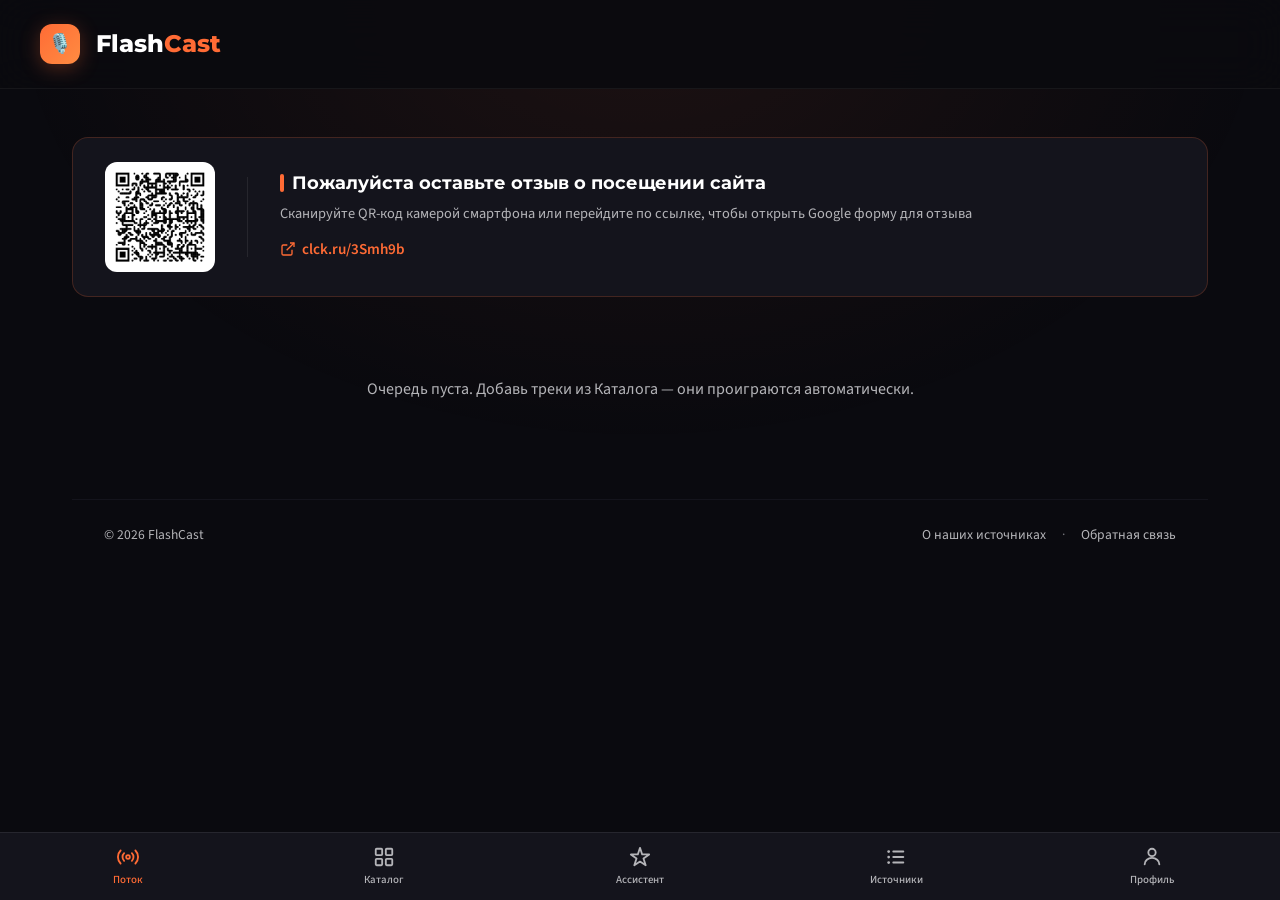
==== commit c21bac9a: "feat(theme): PR #11 — light theme + toggle in Profile" ====
--- a/index.html
+++ b/index.html
@@ -74,6 +74,16 @@
         <!-- ===== ПРОФИЛЬ ===== -->
         <section data-screen="profile" class="screen">
             <h2 class="section__title">Профиль</h2>
+            <div class="profile-settings">
+                <div class="profile-settings__title">Настройки</div>
+                <div class="source-row">
+                    <span class="source-row__name">Светлая тема</span>
+                    <label class="source-toggle">
+                        <input type="checkbox" id="themeToggle">
+                        <span class="source-toggle__slider"></span>
+                    </label>
+                </div>
+            </div>
             <!-- Незалогиненный: формы Войти / Регистрация -->
             <div class="profile-auth" id="profileAuth">
                 <div class="profile-tabs">
@@ -155,6 +165,7 @@
     <audio id="audioElement"></audio>
     <script src="https://cdn.jsdelivr.net/npm/@supabase/supabase-js@2/dist/umd/supabase.js"></script>
     <script>
+(()=>{const t=localStorage.getItem('flashcast_theme')||'dark';document.documentElement.setAttribute('data-theme',t);})();
 let podcastsData=[
 {id:0,title:"Все новости дня — полный дайджест",category:"Все новости",date:"Сегодня",duration:"25:00",image:"https://images.unsplash.com/photo-1504711434969-e33886168f5c?w=400&h=300&fit=crop",audio:"data/podcast_all.mp3",featured:true,keywords:["новости","дайджест","все","главное","сегодня","день","обзор"]},
 {id:1,title:"Технологии: AI, гаджеты и IT",category:"Технологии",date:"Сегодня",duration:"10:00",image:"https://images.unsplash.com/photo-1518770660439-4636190af475?w=400&h=300&fit=crop",audio:"data/podcast_tech.mp3",keywords:["технологии","tech","it","гаджеты","apple","google","ai","искусственный интеллект","программирование","код","смартфон","компьютер","робот"]},
@@ -305,6 +316,7 @@
   }
   renderProfile(session.user,_currentNick);
 });
+    (()=>{const t=document.getElementById('themeToggle');if(!t)return;t.checked=document.documentElement.getAttribute('data-theme')==='light';t.onchange=()=>{const n=t.checked?'light':'dark';document.documentElement.setAttribute('data-theme',n);localStorage.setItem('flashcast_theme',n);};})();
     </script>
     <!-- Yandex.Metrika counter -->
 <script type="text/javascript">
--- a/styles.css
+++ b/styles.css
@@ -1,6 +1,8 @@
-:root{--bg-primary:#0a0a0f;--bg-secondary:#12121a;--bg-tertiary:#1a1a25;--bg-player:#0d0d14;--accent-primary:#ff6b35;--accent-secondary:#ff8c42;--accent-yellow:#ffcc00;--accent-glow:rgba(255,107,53,0.3);--text-primary:#fff;--text-secondary:#a0a0b0;--text-muted:#606070;--spacing-xs:0.5rem;--spacing-sm:1rem;--spacing-md:1.5rem;--spacing-lg:2rem;--spacing-xl:3rem;--radius-sm:8px;--radius-md:12px;--radius-lg:16px;--radius-xl:24px;--radius-full:50%;--transition-fast:0.2s ease;--transition-normal:0.3s ease}
+:root,[data-theme="dark"]{--bg-primary:#0a0a0f;--bg-secondary:#14141c;--bg-tertiary:#1d1d28;--bg-player:#0d0d14;--bg-header:rgba(10,10,15,0.9);--accent-primary:#ff6b35;--accent-secondary:#ff8c42;--accent-yellow:#ffcc00;--accent-glow:rgba(255,107,53,0.30);--text-primary:#ffffff;--text-secondary:#b4b4b8;--text-muted:#74747a;--player-text-primary:#ffffff;--player-text-secondary:#b4b4b8;--player-text-muted:#74747a;--player-border:rgba(255,255,255,0.08);--surface-card:var(--bg-secondary);--surface-elev:var(--bg-tertiary);--border-subtle:rgba(255,255,255,0.06);--border-strong:rgba(255,255,255,0.12);--shadow-card:0 1px 0 rgba(255,255,255,.03) inset,0 8px 24px rgba(0,0,0,.45);--shadow-cta:0 8px 28px var(--accent-glow);--field-bg:#1a1a25}
+[data-theme="light"]{--bg-primary:#f6f1e8;--bg-secondary:#ffffff;--bg-tertiary:#efe7d8;--bg-player:#1a1612;--bg-header:rgba(246,241,232,0.9);--accent-primary:#ed5a23;--accent-secondary:#ff7a3d;--accent-yellow:#e3a800;--accent-glow:rgba(237,90,35,0.18);--text-primary:#1c1611;--text-secondary:#6b5e4f;--text-muted:#a89a86;--player-text-primary:#ffffff;--player-text-secondary:#c4b8a8;--player-text-muted:#8c8278;--player-border:rgba(255,255,255,0.08);--surface-card:#ffffff;--surface-elev:#fffaf2;--border-subtle:rgba(28,22,17,0.06);--border-strong:rgba(28,22,17,0.12);--shadow-card:0 1px 2px rgba(28,22,17,.04),0 8px 24px rgba(28,22,17,.06);--shadow-cta:0 10px 28px rgba(237,90,35,0.22);--field-bg:#ffffff}
+:root{--spacing-xs:0.5rem;--spacing-sm:1rem;--spacing-md:1.5rem;--spacing-lg:2rem;--spacing-xl:3rem;--radius-sm:8px;--radius-md:12px;--radius-lg:16px;--radius-xl:24px;--radius-full:50%;--transition-fast:0.2s ease;--transition-normal:0.3s ease}
 *{margin:0;padding:0;box-sizing:border-box}html{scroll-behavior:smooth}body{font-family:'Source Sans 3',sans-serif;background:var(--bg-primary);color:var(--text-primary);min-height:100vh;line-height:1.6;overflow-x:hidden;padding-bottom:68px}body.player-open{overflow:hidden}body::before{content:'';position:fixed;top:0;left:0;right:0;height:50vh;background:radial-gradient(ellipse at top,rgba(255,107,53,0.08) 0%,transparent 70%);pointer-events:none;z-index:0}
-.header{position:sticky;top:0;z-index:100;background:rgba(10,10,15,0.9);backdrop-filter:blur(20px);border-bottom:1px solid rgba(255,255,255,0.05);padding:var(--spacing-md) var(--spacing-lg)}.header__container{max-width:1200px;margin:0 auto;display:flex;align-items:center;justify-content:space-between}.logo{display:flex;align-items:center;gap:var(--spacing-sm);text-decoration:none;color:var(--text-primary)}.logo__icon{width:40px;height:40px;background:linear-gradient(135deg,var(--accent-primary),var(--accent-secondary));border-radius:var(--radius-md);display:flex;align-items:center;justify-content:center;font-size:1.2rem;box-shadow:0 4px 20px var(--accent-glow)}.logo__text{font-family:'Montserrat',sans-serif;font-weight:800;font-size:1.5rem}.logo__text span{color:var(--accent-primary)}.header__ai-btn{display:flex;align-items:center;gap:var(--spacing-xs);padding:10px 20px;background:linear-gradient(135deg,var(--accent-primary),var(--accent-secondary));border:none;border-radius:var(--radius-lg);color:#fff;font-family:'Montserrat',sans-serif;font-weight:600;font-size:0.9rem;cursor:pointer;transition:var(--transition-normal);box-shadow:0 4px 15px var(--accent-glow)}.header__ai-btn:hover{transform:translateY(-2px)}
+.header{position:sticky;top:0;z-index:100;background:var(--bg-header);backdrop-filter:blur(20px);border-bottom:1px solid rgba(255,255,255,0.05);padding:var(--spacing-md) var(--spacing-lg)}.header__container{max-width:1200px;margin:0 auto;display:flex;align-items:center;justify-content:space-between}.logo{display:flex;align-items:center;gap:var(--spacing-sm);text-decoration:none;color:var(--text-primary)}.logo__icon{width:40px;height:40px;background:linear-gradient(135deg,var(--accent-primary),var(--accent-secondary));border-radius:var(--radius-md);display:flex;align-items:center;justify-content:center;font-size:1.2rem;box-shadow:0 4px 20px var(--accent-glow)}.logo__text{font-family:'Montserrat',sans-serif;font-weight:800;font-size:1.5rem}.logo__text span{color:var(--accent-primary)}.header__ai-btn{display:flex;align-items:center;gap:var(--spacing-xs);padding:10px 20px;background:linear-gradient(135deg,var(--accent-primary),var(--accent-secondary));border:none;border-radius:var(--radius-lg);color:#fff;font-family:'Montserrat',sans-serif;font-weight:600;font-size:0.9rem;cursor:pointer;transition:var(--transition-normal);box-shadow:0 4px 15px var(--accent-glow)}.header__ai-btn:hover{transform:translateY(-2px)}
 .qr-banner{background:var(--bg-secondary);border:1px solid rgba(255,107,53,0.2);border-radius:var(--radius-lg);padding:1.5rem 2rem;margin-bottom:var(--spacing-lg);display:flex;align-items:center;gap:2rem}.qr-banner__qr{flex-shrink:0;background:#fff;border-radius:var(--radius-md);padding:8px;width:110px;height:110px}.qr-banner__qr img{width:100%;height:100%;display:block;object-fit:contain}.qr-banner__divider{width:1px;height:80px;background:rgba(255,255,255,0.08);flex-shrink:0}.qr-banner__text{flex:1}.qr-banner__title{font-family:'Montserrat',sans-serif;font-weight:700;font-size:1.1rem;margin-bottom:0.4rem;display:flex;align-items:center;gap:0.5rem}.qr-banner__title::before{content:'';display:inline-block;width:4px;height:18px;background:var(--accent-primary);border-radius:2px;flex-shrink:0}.qr-banner__desc{color:var(--text-secondary);font-size:0.9rem;margin-bottom:0.75rem;line-height:1.5}.qr-banner__link{display:inline-flex;align-items:center;gap:6px;color:var(--accent-primary);font-weight:600;font-size:0.95rem;text-decoration:none;transition:var(--transition-fast)}.qr-banner__link:hover{color:var(--accent-secondary);text-decoration:underline}.qr-banner__link svg{flex-shrink:0}
 @media(max-width:600px){.qr-banner{flex-wrap:wrap;gap:1rem;padding:1.25rem}.qr-banner__divider{display:none}.qr-banner__qr{width:90px;height:90px}}
 .main{max-width:1200px;margin:0 auto;padding:var(--spacing-xl) var(--spacing-lg);position:relative;z-index:1}.section__title{font-family:'Montserrat',sans-serif;font-weight:700;font-size:1.5rem;margin-bottom:var(--spacing-md);display:flex;align-items:center;gap:var(--spacing-sm)}.section__title::before{content:'';width:4px;height:24px;background:linear-gradient(to bottom,var(--accent-primary),var(--accent-secondary));border-radius:2px}
@@ -12,9 +14,9 @@
 .type-chip__soon{display:inline-block;padding:1px 6px;border-radius:8px;background:rgba(255,107,53,0.15);font-size:0.65rem;color:var(--accent-primary);margin-left:6px;font-weight:600}
 .filters{display:flex;gap:var(--spacing-xs);margin-bottom:var(--spacing-lg);flex-wrap:wrap}.filter-btn{padding:8px 16px;background:var(--bg-secondary);border:1px solid rgba(255,255,255,0.08);border-radius:var(--radius-lg);color:var(--text-secondary);font-family:'Source Sans 3',sans-serif;font-size:0.9rem;font-weight:500;cursor:pointer;transition:var(--transition-normal);white-space:nowrap}.filter-btn:hover{border-color:var(--accent-primary);color:var(--text-primary)}.filter-btn.active{background:linear-gradient(135deg,var(--accent-primary),var(--accent-secondary));border-color:transparent;color:#fff;box-shadow:0 4px 15px var(--accent-glow)}
 .podcasts-grid{display:grid;grid-template-columns:repeat(auto-fill,minmax(280px,1fr));gap:var(--spacing-md)}.podcast-card{background:var(--bg-secondary);border-radius:var(--radius-lg);overflow:hidden;cursor:pointer;transition:var(--transition-normal);border:1px solid rgba(255,255,255,0.05);animation:fadeInUp 0.5s ease forwards;opacity:0}.podcast-card:nth-child(1){animation-delay:0.05s}.podcast-card:nth-child(2){animation-delay:0.1s}.podcast-card:nth-child(3){animation-delay:0.15s}.podcast-card:nth-child(4){animation-delay:0.2s}.podcast-card:nth-child(5){animation-delay:0.25s}.podcast-card:nth-child(6){animation-delay:0.3s}.podcast-card:nth-child(7){animation-delay:0.35s}.podcast-card:nth-child(8){animation-delay:0.4s}@keyframes fadeInUp{from{opacity:0;transform:translateY(20px)}to{opacity:1;transform:translateY(0)}}.podcast-card:hover{transform:translateY(-4px);border-color:rgba(255,107,53,0.3);box-shadow:0 12px 40px rgba(0,0,0,0.4)}.podcast-card--featured{background:linear-gradient(135deg,var(--bg-secondary),var(--bg-tertiary));border:1px solid rgba(255,107,53,0.2)}.podcast-card--featured .podcast-card__tag{background:linear-gradient(135deg,var(--accent-primary),var(--accent-secondary));color:#fff}
-.podcast-card__cover{position:relative;aspect-ratio:16/9;overflow:hidden;background:var(--bg-tertiary)}.podcast-card__image{width:100%;height:100%;object-fit:cover;transition:var(--transition-normal)}.podcast-card:hover .podcast-card__image{transform:scale(1.05)}.podcast-card__tag{position:absolute;top:var(--spacing-sm);left:var(--spacing-sm);background:rgba(0,0,0,0.7);backdrop-filter:blur(10px);padding:4px 10px;border-radius:var(--radius-sm);font-size:0.75rem;font-weight:600;text-transform:uppercase;color:var(--accent-secondary)}.podcast-card__duration{position:absolute;bottom:var(--spacing-sm);right:var(--spacing-sm);background:rgba(0,0,0,0.8);padding:4px 8px;border-radius:var(--radius-sm);font-size:0.8rem}.podcast-card__play{position:absolute;top:50%;left:50%;transform:translate(-50%,-50%) scale(0.8);width:56px;height:56px;background:var(--accent-primary);border-radius:var(--radius-full);display:flex;align-items:center;justify-content:center;opacity:0;transition:var(--transition-normal);box-shadow:0 4px 20px var(--accent-glow)}.podcast-card:hover .podcast-card__play{opacity:1;transform:translate(-50%,-50%) scale(1)}.podcast-card__play svg{margin-left:3px}.podcast-card__info{padding:var(--spacing-md)}.podcast-card__title{font-family:'Montserrat',sans-serif;font-weight:600;font-size:1rem;line-height:1.4;margin-bottom:var(--spacing-xs);display:-webkit-box;-webkit-line-clamp:2;-webkit-box-orient:vertical;overflow:hidden}.podcast-card__meta{display:flex;align-items:center;gap:var(--spacing-sm);color:var(--text-secondary);font-size:0.85rem}
-.fullscreen-player{position:fixed;top:0;left:0;right:0;bottom:0;background:var(--bg-player);z-index:2000;display:flex;flex-direction:column;transform:translateY(100%);transition:transform 0.4s cubic-bezier(0.16,1,0.3,1)}.fullscreen-player.active{transform:translateY(0)}.player-bg{position:absolute;top:0;left:0;right:0;bottom:0;background:radial-gradient(ellipse at center top,rgba(255,107,53,0.15) 0%,transparent 60%);pointer-events:none}.player-header{display:flex;align-items:center;justify-content:space-between;padding:var(--spacing-md) var(--spacing-lg);position:relative;z-index:1}.player-header__btn{width:44px;height:44px;background:rgba(255,255,255,0.1);border:none;border-radius:var(--radius-full);color:var(--text-primary);cursor:pointer;display:flex;align-items:center;justify-content:center}.player-header__btn:hover{background:rgba(255,255,255,0.2)}.player-header__title{font-family:'Montserrat',sans-serif;font-weight:600;font-size:1rem;color:var(--text-secondary)}.player-content{flex:1;display:flex;flex-direction:column;align-items:center;justify-content:center;padding:var(--spacing-lg);position:relative;z-index:1}.player-cover{width:100%;max-width:320px;aspect-ratio:1;border-radius:var(--radius-xl);overflow:hidden;box-shadow:0 20px 60px rgba(0,0,0,0.5);margin-bottom:var(--spacing-xl)}.player-cover__image{width:100%;height:100%;object-fit:cover}.player-track-info{text-align:center;width:100%;max-width:400px;margin-bottom:var(--spacing-lg)}.player-track-info__title{font-family:'Montserrat',sans-serif;font-weight:700;font-size:1.25rem;line-height:1.4;margin-bottom:var(--spacing-xs)}.player-track-info__category{color:var(--text-secondary);font-size:1rem}.player-progress{width:100%;max-width:400px;margin-bottom:var(--spacing-lg)}.player-progress__bar{width:100%;height:4px;background:rgba(255,255,255,0.2);border-radius:2px;cursor:pointer;margin-bottom:var(--spacing-xs)}.player-progress__fill{height:100%;background:var(--text-primary);border-radius:2px;width:0%}.player-progress__time{display:flex;justify-content:space-between;font-size:0.8rem;color:var(--text-secondary)}.player-controls{display:flex;align-items:center;justify-content:center;gap:var(--spacing-md);margin-bottom:var(--spacing-lg)}.player-controls__btn{background:none;border:none;color:var(--text-primary);cursor:pointer;padding:var(--spacing-sm);border-radius:var(--radius-full);display:flex;align-items:center;justify-content:center}.player-controls__btn:hover{color:var(--accent-primary);transform:scale(1.1)}.player-controls__btn--main{width:72px;height:72px;background:var(--accent-yellow);color:var(--bg-primary);border-radius:var(--radius-full)}.player-controls__btn--main:hover{background:#ffe033;transform:scale(1.05)}.player-controls__btn--main svg{margin-left:3px}.player-actions{display:flex;align-items:center;justify-content:center;gap:var(--spacing-lg)}.player-actions__btn{background:rgba(255,255,255,0.1);border:1px solid rgba(255,255,255,0.1);color:var(--text-secondary);cursor:pointer;padding:var(--spacing-sm) var(--spacing-md);border-radius:var(--radius-lg);display:flex;align-items:center;justify-content:center;font-size:0.85rem}.player-actions__btn:hover{background:rgba(255,255,255,0.15);color:var(--text-primary)}.player-actions__btn.active{color:var(--accent-primary);border-color:var(--accent-primary)}
-.mini-player{position:fixed;bottom:68px;left:0;right:0;background:linear-gradient(to top,rgba(10,10,15,0.98),rgba(18,18,26,0.95));backdrop-filter:blur(20px);border-top:1px solid rgba(255,255,255,0.08);padding:var(--spacing-sm) var(--spacing-lg);z-index:1000;transform:translateY(calc(100% + 68px));transition:transform 0.4s cubic-bezier(0.16,1,0.3,1);cursor:pointer}.mini-player.active{transform:translateY(0)}.mini-player__container{max-width:1200px;margin:0 auto;display:flex;align-items:center;gap:var(--spacing-md)}.mini-player__track{display:flex;align-items:center;gap:var(--spacing-sm);flex:1;min-width:0}.mini-player__cover{width:48px;height:48px;border-radius:var(--radius-sm);object-fit:cover}.mini-player__info{overflow:hidden;min-width:0}.mini-player__title{font-weight:600;font-size:0.9rem;white-space:nowrap;overflow:hidden;text-overflow:ellipsis}.mini-player__category{color:var(--text-secondary);font-size:0.8rem}.mini-player__btn{background:none;border:none;color:var(--text-primary);cursor:pointer;padding:var(--spacing-xs);border-radius:var(--radius-full);display:flex;align-items:center;justify-content:center}.mini-player__btn--main{width:44px;height:44px;background:var(--accent-yellow);color:var(--bg-primary)}.mini-player__progress{position:absolute;top:0;left:0;right:0;height:3px;background:rgba(255,255,255,0.1)}.mini-player__progress-fill{height:100%;background:var(--accent-primary);width:0%}
+.podcast-card__cover{position:relative;aspect-ratio:16/9;overflow:hidden;background:var(--bg-tertiary)}.podcast-card__image{width:100%;height:100%;object-fit:cover;transition:var(--transition-normal)}.podcast-card:hover .podcast-card__image{transform:scale(1.05)}.podcast-card__tag{position:absolute;top:var(--spacing-sm);left:var(--spacing-sm);background:rgba(0,0,0,0.7);backdrop-filter:blur(10px);padding:4px 10px;border-radius:var(--radius-sm);font-size:0.75rem;font-weight:600;text-transform:uppercase;color:var(--accent-secondary)}.podcast-card__duration{position:absolute;bottom:var(--spacing-sm);right:var(--spacing-sm);background:rgba(0,0,0,0.8);padding:4px 8px;border-radius:var(--radius-sm);font-size:0.8rem;color:var(--player-text-primary)}.podcast-card__play{position:absolute;top:50%;left:50%;transform:translate(-50%,-50%) scale(0.8);width:56px;height:56px;background:var(--accent-primary);border-radius:var(--radius-full);display:flex;align-items:center;justify-content:center;opacity:0;transition:var(--transition-normal);box-shadow:0 4px 20px var(--accent-glow)}.podcast-card:hover .podcast-card__play{opacity:1;transform:translate(-50%,-50%) scale(1)}.podcast-card__play svg{margin-left:3px}.podcast-card__info{padding:var(--spacing-md)}.podcast-card__title{font-family:'Montserrat',sans-serif;font-weight:600;font-size:1rem;line-height:1.4;margin-bottom:var(--spacing-xs);display:-webkit-box;-webkit-line-clamp:2;-webkit-box-orient:vertical;overflow:hidden}.podcast-card__meta{display:flex;align-items:center;gap:var(--spacing-sm);color:var(--text-secondary);font-size:0.85rem}
+.fullscreen-player{position:fixed;top:0;left:0;right:0;bottom:0;background:var(--bg-player);color:var(--player-text-primary);z-index:2000;display:flex;flex-direction:column;transform:translateY(100%);transition:transform 0.4s cubic-bezier(0.16,1,0.3,1)}.fullscreen-player.active{transform:translateY(0)}.player-bg{position:absolute;top:0;left:0;right:0;bottom:0;background:radial-gradient(ellipse at center top,rgba(255,107,53,0.15) 0%,transparent 60%);pointer-events:none}.player-header{display:flex;align-items:center;justify-content:space-between;padding:var(--spacing-md) var(--spacing-lg);position:relative;z-index:1}.player-header__btn{width:44px;height:44px;background:rgba(255,255,255,0.1);border:none;border-radius:var(--radius-full);color:var(--player-text-primary);cursor:pointer;display:flex;align-items:center;justify-content:center}.player-header__btn:hover{background:rgba(255,255,255,0.2)}.player-header__title{font-family:'Montserrat',sans-serif;font-weight:600;font-size:1rem;color:var(--player-text-secondary)}.player-content{flex:1;display:flex;flex-direction:column;align-items:center;justify-content:center;padding:var(--spacing-lg);position:relative;z-index:1}.player-cover{width:100%;max-width:320px;aspect-ratio:1;border-radius:var(--radius-xl);overflow:hidden;box-shadow:0 20px 60px rgba(0,0,0,0.5);margin-bottom:var(--spacing-xl)}.player-cover__image{width:100%;height:100%;object-fit:cover}.player-track-info{text-align:center;width:100%;max-width:400px;margin-bottom:var(--spacing-lg)}.player-track-info__title{font-family:'Montserrat',sans-serif;font-weight:700;font-size:1.25rem;line-height:1.4;margin-bottom:var(--spacing-xs)}.player-track-info__category{color:var(--player-text-secondary);font-size:1rem}.player-progress{width:100%;max-width:400px;margin-bottom:var(--spacing-lg)}.player-progress__bar{width:100%;height:4px;background:var(--player-border);border-radius:2px;cursor:pointer;margin-bottom:var(--spacing-xs)}.player-progress__fill{height:100%;background:var(--player-text-primary);border-radius:2px;width:0%}.player-progress__time{display:flex;justify-content:space-between;font-size:0.8rem;color:var(--player-text-secondary)}.player-controls{display:flex;align-items:center;justify-content:center;gap:var(--spacing-md);margin-bottom:var(--spacing-lg)}.player-controls__btn{background:none;border:none;color:var(--player-text-primary);cursor:pointer;padding:var(--spacing-sm);border-radius:var(--radius-full);display:flex;align-items:center;justify-content:center}.player-controls__btn:hover{color:var(--accent-primary);transform:scale(1.1)}.player-controls__btn--main{width:72px;height:72px;background:var(--accent-yellow);color:var(--bg-primary);border-radius:var(--radius-full)}.player-controls__btn--main:hover{background:#ffe033;transform:scale(1.05)}.player-controls__btn--main svg{margin-left:3px}.player-actions{display:flex;align-items:center;justify-content:center;gap:var(--spacing-lg)}.player-actions__btn{background:rgba(255,255,255,0.1);border:1px solid rgba(255,255,255,0.1);color:var(--player-text-secondary);cursor:pointer;padding:var(--spacing-sm) var(--spacing-md);border-radius:var(--radius-lg);display:flex;align-items:center;justify-content:center;font-size:0.85rem}.player-actions__btn:hover{background:rgba(255,255,255,0.15);color:var(--player-text-primary)}.player-actions__btn.active{color:var(--accent-primary);border-color:var(--accent-primary)}
+.mini-player{position:fixed;bottom:68px;left:0;right:0;background:var(--bg-player);color:var(--player-text-primary);backdrop-filter:blur(20px);border-top:1px solid var(--player-border);padding:var(--spacing-sm) var(--spacing-lg);z-index:1000;transform:translateY(calc(100% + 68px));transition:transform 0.4s cubic-bezier(0.16,1,0.3,1);cursor:pointer}.mini-player.active{transform:translateY(0)}.mini-player__container{max-width:1200px;margin:0 auto;display:flex;align-items:center;gap:var(--spacing-md)}.mini-player__track{display:flex;align-items:center;gap:var(--spacing-sm);flex:1;min-width:0}.mini-player__cover{width:48px;height:48px;border-radius:var(--radius-sm);object-fit:cover}.mini-player__info{overflow:hidden;min-width:0}.mini-player__title{font-weight:600;font-size:0.9rem;white-space:nowrap;overflow:hidden;text-overflow:ellipsis}.mini-player__category{color:var(--player-text-secondary);font-size:0.8rem}.mini-player__btn{background:none;border:none;color:var(--player-text-primary);cursor:pointer;padding:var(--spacing-xs);border-radius:var(--radius-full);display:flex;align-items:center;justify-content:center}.mini-player__btn--main{width:44px;height:44px;background:var(--accent-yellow);color:var(--bg-primary)}.mini-player__progress{position:absolute;top:0;left:0;right:0;height:3px;background:rgba(255,255,255,0.1)}.mini-player__progress-fill{height:100%;background:var(--accent-primary);width:0%}
 .ai-chat{position:fixed;bottom:152px;right:20px;width:380px;max-width:calc(100vw - 40px);height:500px;max-height:70vh;background:var(--bg-secondary);border-radius:var(--radius-xl);border:1px solid rgba(255,255,255,0.1);box-shadow:0 20px 60px rgba(0,0,0,0.5);z-index:1500;display:flex;flex-direction:column;transform:translateY(20px) scale(0.95);opacity:0;visibility:hidden;transition:all 0.3s cubic-bezier(0.16,1,0.3,1)}.ai-chat.active{transform:translateY(0) scale(1);opacity:1;visibility:visible}.ai-chat__header{display:flex;align-items:center;justify-content:space-between;padding:var(--spacing-md);border-bottom:1px solid rgba(255,255,255,0.08)}.ai-chat__header-title{display:flex;align-items:center;gap:var(--spacing-xs);font-family:'Montserrat',sans-serif;font-weight:600}.ai-chat__header-title svg{color:var(--accent-primary)}.ai-chat__close{width:32px;height:32px;background:rgba(255,255,255,0.1);border:none;border-radius:var(--radius-full);color:var(--text-secondary);cursor:pointer;display:flex;align-items:center;justify-content:center}.ai-chat__close:hover{background:rgba(255,255,255,0.2);color:var(--text-primary)}.ai-chat__messages{flex:1;overflow-y:auto;padding:var(--spacing-md);display:flex;flex-direction:column;gap:var(--spacing-sm)}.ai-chat__message{max-width:85%;padding:var(--spacing-sm) var(--spacing-md);border-radius:var(--radius-lg);font-size:0.9rem;line-height:1.5}.ai-chat__message--bot{background:var(--bg-tertiary);align-self:flex-start;border-bottom-left-radius:4px}.ai-chat__message--user{background:linear-gradient(135deg,var(--accent-primary),var(--accent-secondary));align-self:flex-end;border-bottom-right-radius:4px}.ai-chat__message--result{background:var(--bg-tertiary);border:1px solid rgba(255,107,53,0.3);cursor:pointer}.ai-chat__message--result:hover{border-color:var(--accent-primary)}.ai-chat__result-title{font-weight:600;margin-bottom:4px}.ai-chat__result-meta{font-size:0.8rem;color:var(--text-secondary)}.ai-chat__input-area{display:flex;gap:var(--spacing-xs);padding:var(--spacing-md);border-top:1px solid rgba(255,255,255,0.08)}.ai-chat__input{flex:1;padding:var(--spacing-sm) var(--spacing-md);background:var(--bg-tertiary);border:1px solid rgba(255,255,255,0.08);border-radius:var(--radius-lg);color:var(--text-primary);font-family:inherit;font-size:0.9rem;outline:none}.ai-chat__input:focus{border-color:var(--accent-primary)}.ai-chat__input::placeholder{color:var(--text-muted)}.ai-chat__send{width:44px;height:44px;background:linear-gradient(135deg,var(--accent-primary),var(--accent-secondary));border:none;border-radius:var(--radius-full);color:#fff;cursor:pointer;display:flex;align-items:center;justify-content:center}.ai-chat__send:hover{transform:scale(1.05)}
 @media(max-width:768px){:root{--spacing-lg:1.5rem;--spacing-xl:2rem}.header{padding:var(--spacing-sm) var(--spacing-md)}.header__ai-btn span{display:none}.header__ai-btn{padding:10px}.logo__text{font-size:1.3rem}.main{padding:var(--spacing-lg) var(--spacing-md)}.filters{flex-wrap:nowrap;overflow-x:auto;scrollbar-width:none;margin:0 calc(-1 * var(--spacing-md)) var(--spacing-lg);padding:0 var(--spacing-md)}.filters::-webkit-scrollbar{display:none}.podcasts-grid{grid-template-columns:repeat(2,1fr);gap:var(--spacing-sm)}.podcast-card__info{padding:var(--spacing-sm)}.podcast-card__title{font-size:0.9rem}.ai-chat{bottom:140px;right:10px;left:10px;width:auto;height:60vh}.player-cover{max-width:250px}.player-controls__btn--main{width:64px;height:64px}}@media(max-width:480px){.podcasts-grid{grid-template-columns:1fr}.ai-chat{height:70vh}}.no-results{text-align:center;padding:var(--spacing-xl);color:var(--text-secondary);display:none}.no-results.visible{display:block}
 .podcasts-counter{font-size:0.82rem;color:var(--text-secondary);margin-bottom:var(--spacing-sm);min-height:1.2em}
@@ -135,3 +137,5 @@
 .profile-stat__label{font-size:0.75rem;color:var(--text-secondary);line-height:1.3}
 .profile-signout-btn{background:none;border:1px solid rgba(255,255,255,0.15);border-radius:var(--radius-md);color:var(--text-secondary);padding:10px 32px;font-family:'Source Sans 3',sans-serif;font-size:0.95rem;cursor:pointer;transition:var(--transition-fast)}
 .profile-signout-btn:hover{border-color:rgba(255,255,255,0.3);color:var(--text-primary)}
+.profile-settings{max-width:400px;margin:var(--spacing-sm) auto var(--spacing-md);background:var(--bg-secondary);border:1px solid var(--border-subtle);border-radius:var(--radius-lg);padding:var(--spacing-md)}.profile-settings__title{font-family:'Montserrat',sans-serif;font-weight:600;font-size:0.8rem;text-transform:uppercase;color:var(--text-secondary);letter-spacing:0.06em;margin-bottom:var(--spacing-sm)}
+body,.header,.bottom-nav,.filter-btn,.type-chip,.podcast-card,.sources-group,.source-toggle__slider,.profile-input,.profile-stat,.profile-badge,.profile-settings,.ai-chat,.qr-banner,.flow-now-playing,.about-source-card{transition:background-color var(--transition-normal),color var(--transition-normal),border-color var(--transition-normal)}
